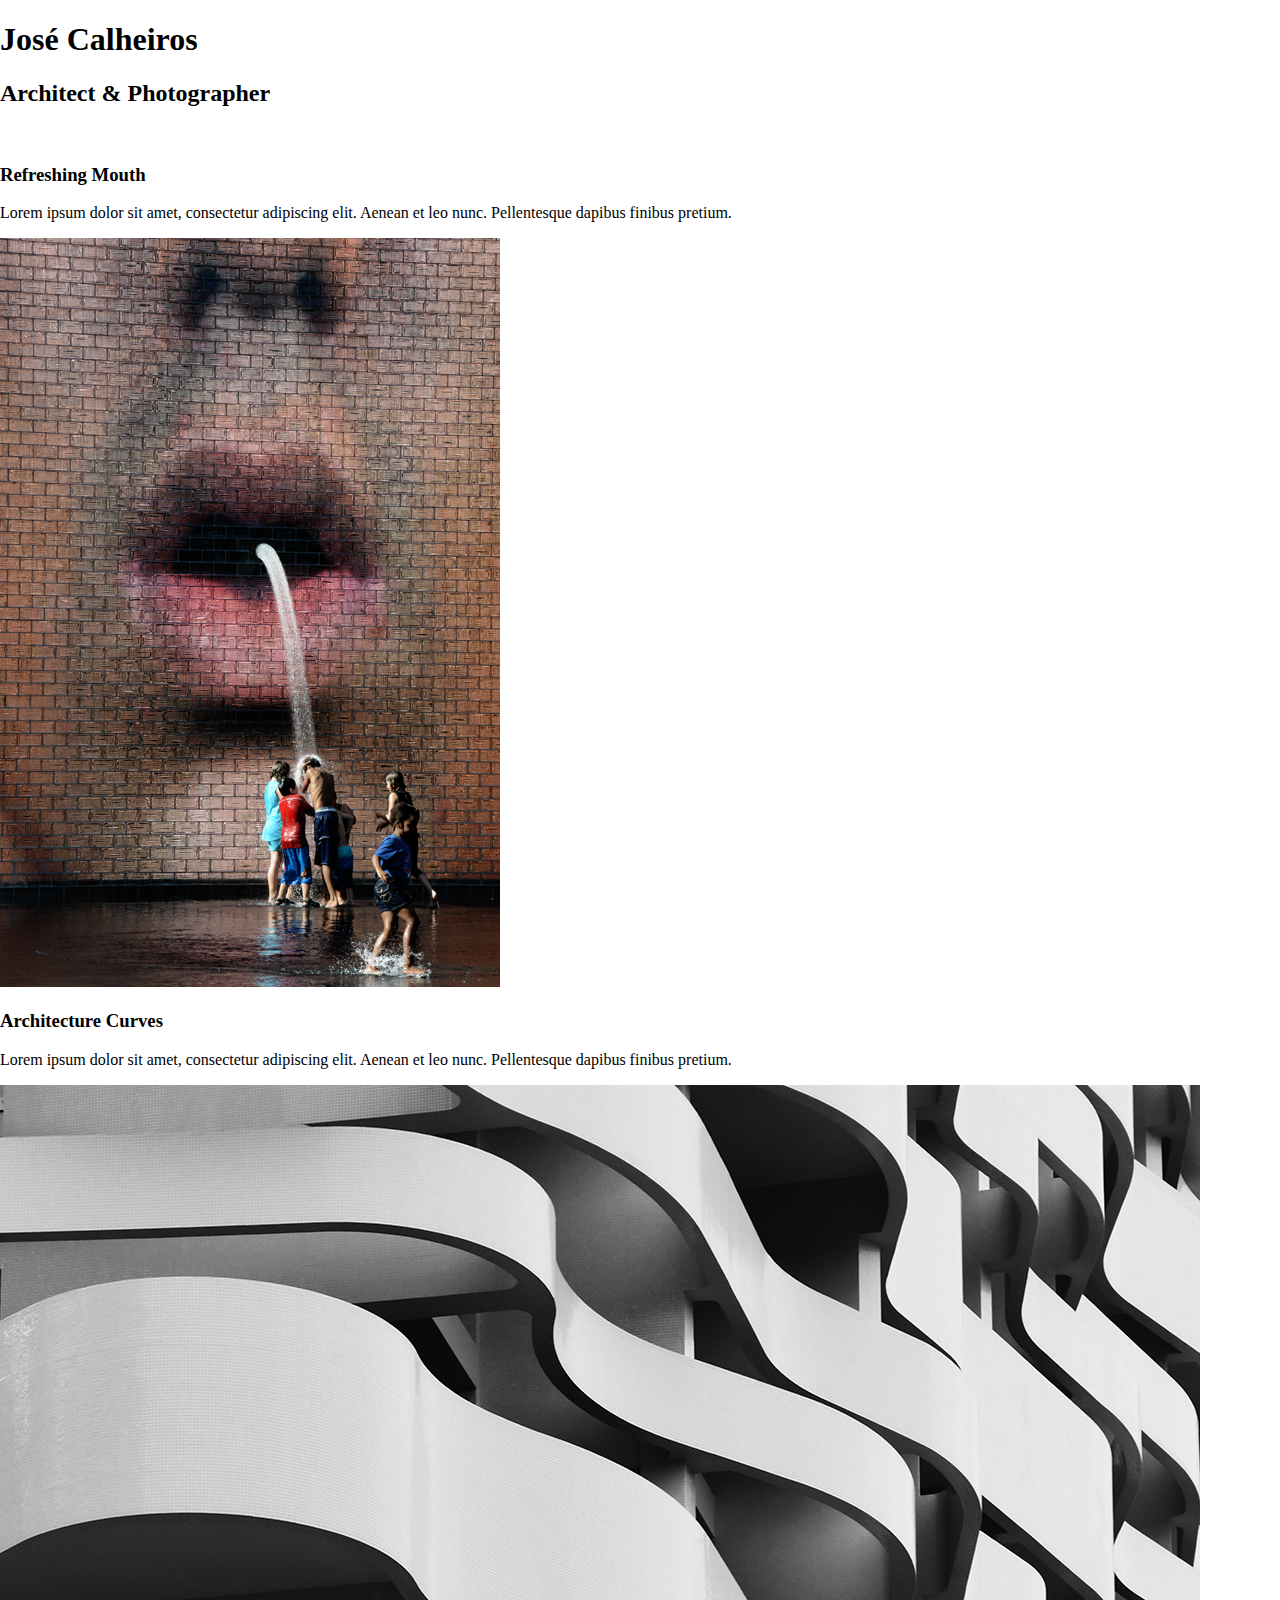
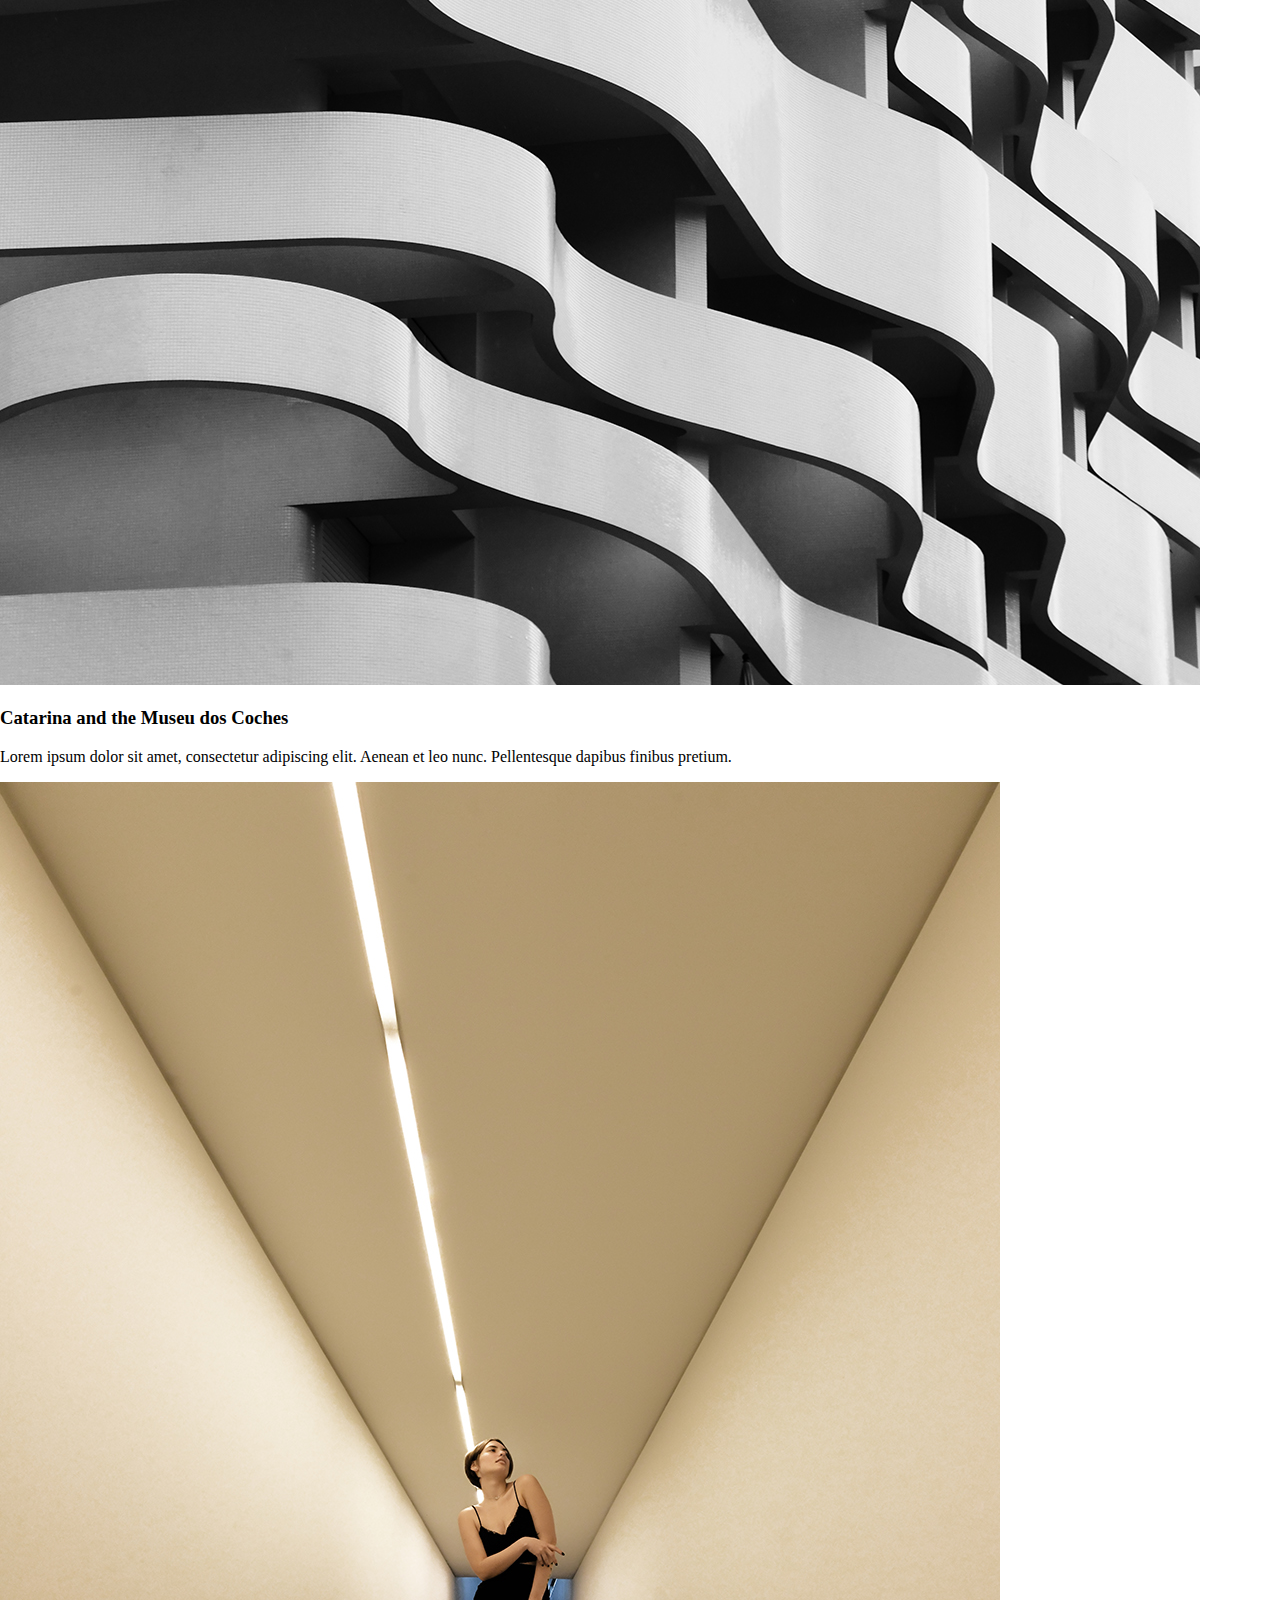
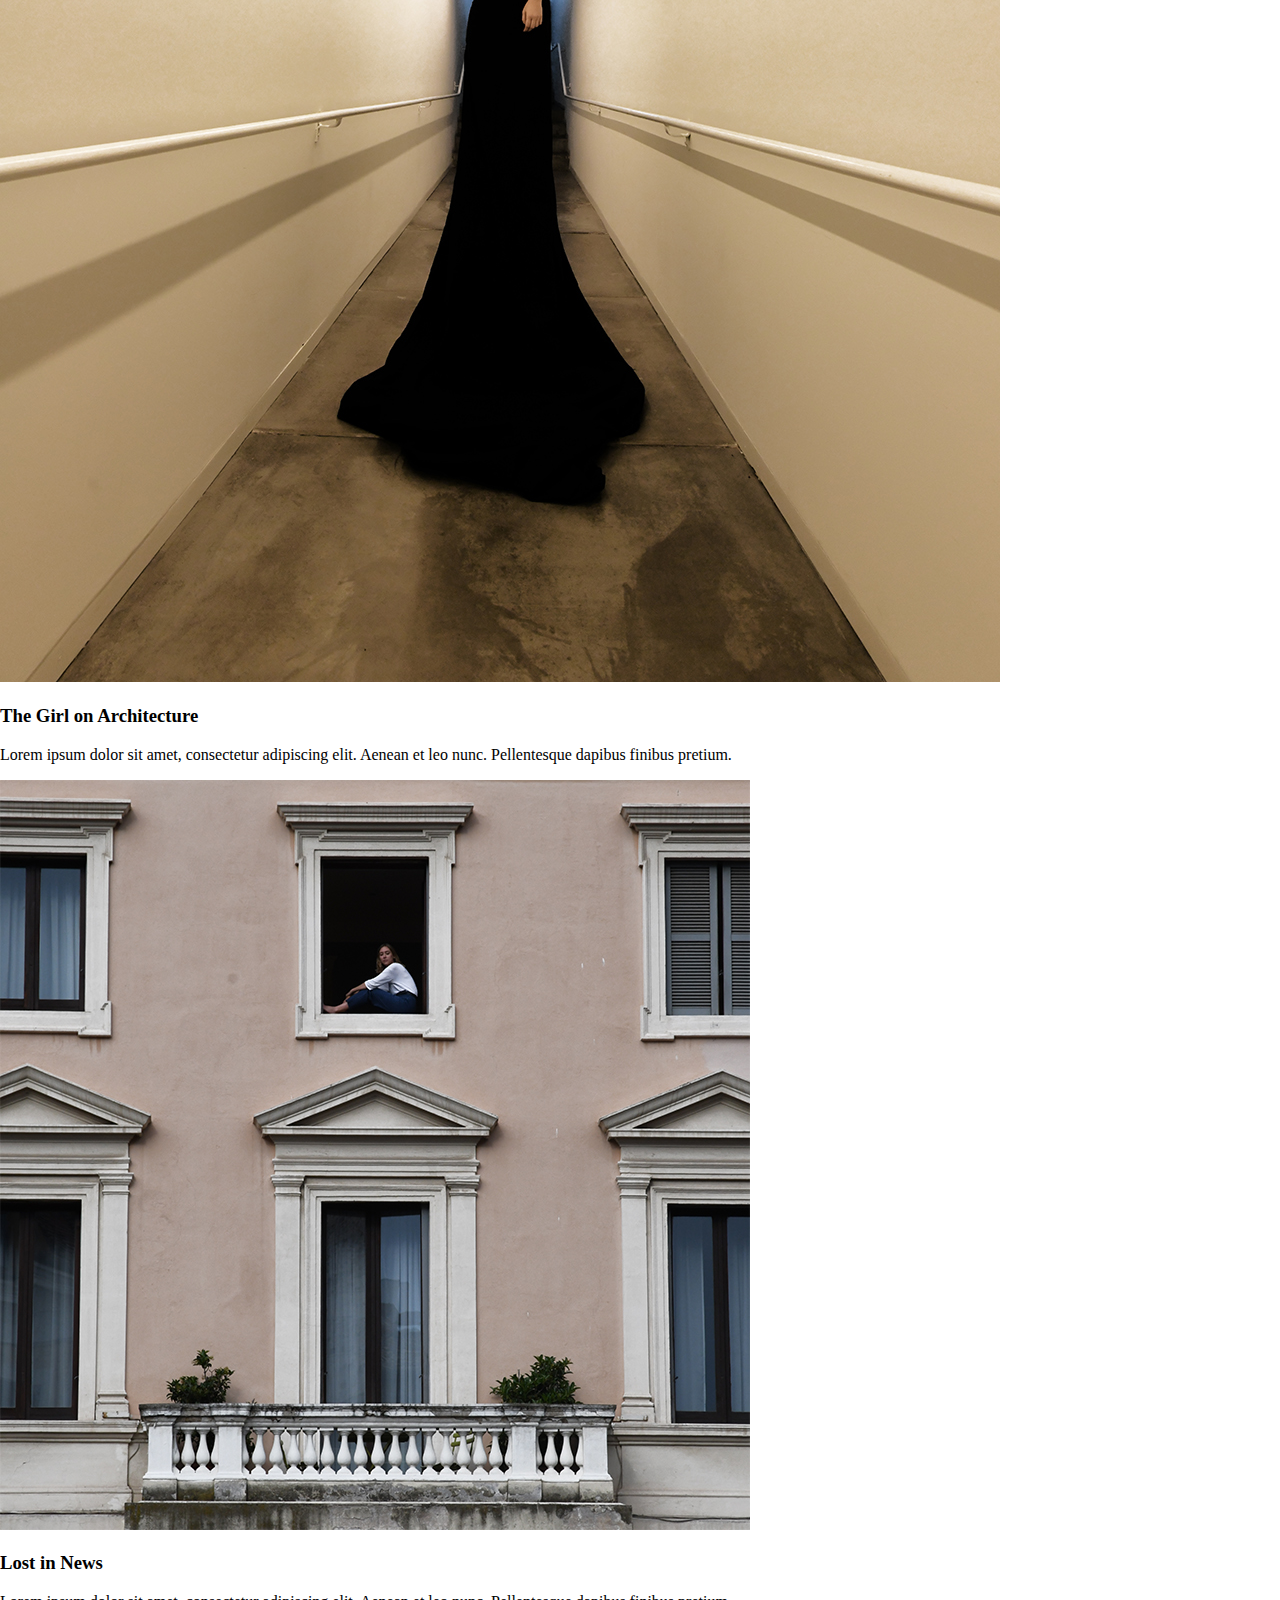
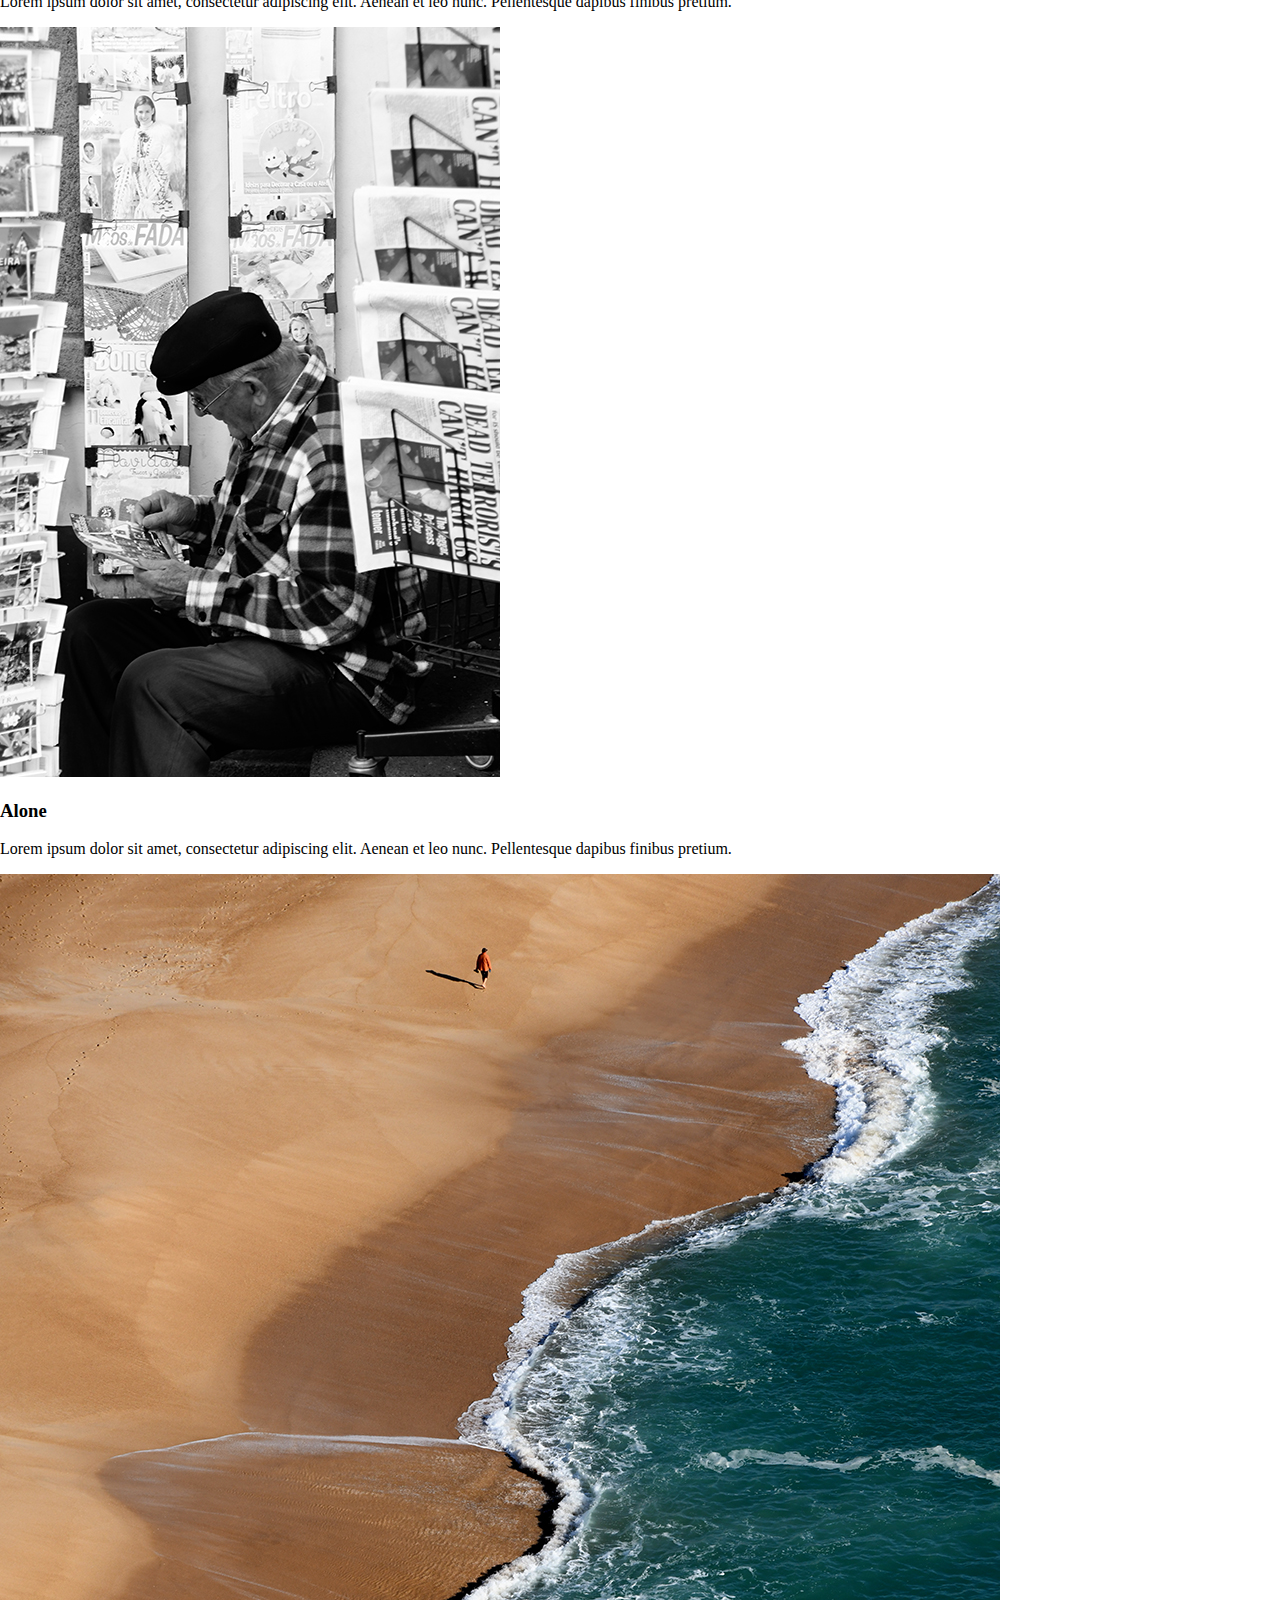
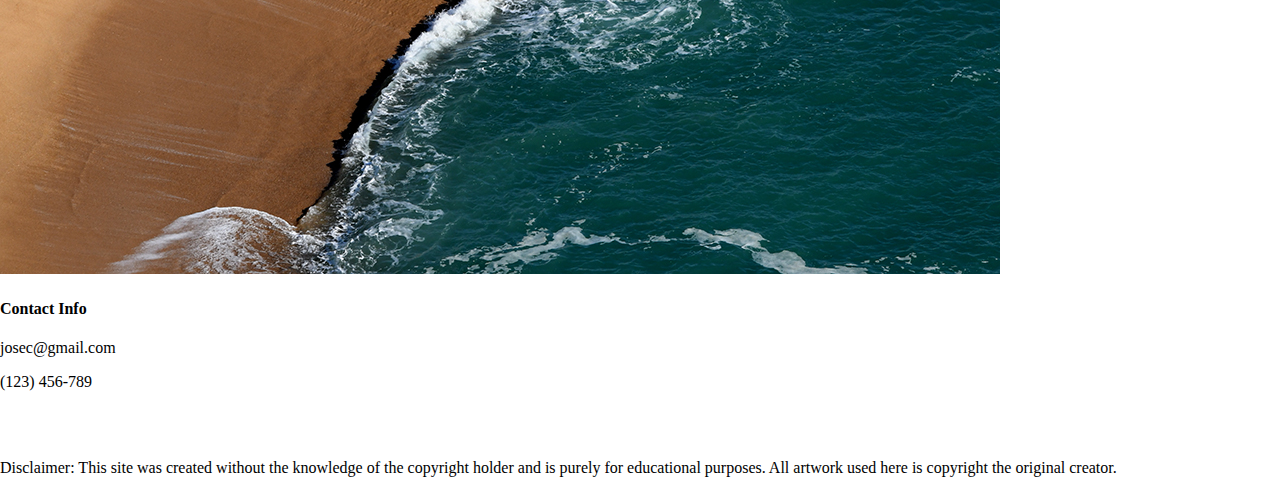
==== index.html @ 783ab033 "Added styles, images div and grid" ====
<!DOCTYPE html>
<html>
    <head>
        <meta name="robots" content="noindex, nofollow">
        <link href="style.css" type="text/css" rel="stylesheet">
        <title>Jose Calheiros Portfolio</title>
    </head>
    <body>
        <header>
            <h1>José Calheiros</h1>
                <h2>Architect & Photographer</h2><br/>
        </header>

        <div class="images">
        <article>
            <h3>Refreshing Mouth</h3>
                <p>Lorem ipsum dolor sit amet, consectetur adipiscing elit. Aenean et leo nunc. Pellentesque dapibus finibus pretium.</p>
                <img src="images/chicago.jpg"/>
        </article>

        <article>
            <h3>Architecture Curves</h3>
                <p>Lorem ipsum dolor sit amet, consectetur adipiscing elit. Aenean et leo nunc. Pellentesque dapibus finibus pretium.</p>
                <img src="images/monaco.jpg"/>
        </article>

        <article>
            <h3>Catarina and the Museu dos Coches</h3>
                <p>Lorem ipsum dolor sit amet, consectetur adipiscing elit. Aenean et leo nunc. Pellentesque dapibus finibus pretium.</p>
                <img src="images/fashion.jpg"/>
        </article>

        <article>
            <h3>The Girl on Architecture</h3>
                <p>Lorem ipsum dolor sit amet, consectetur adipiscing elit. Aenean et leo nunc. Pellentesque dapibus finibus pretium.</p>
                <img src="images/rome.jpg"/>
        </article>

        <article>
            <h3>Lost in News</h3>
                <p>Lorem ipsum dolor sit amet, consectetur adipiscing elit. Aenean et leo nunc. Pellentesque dapibus finibus pretium.</p>
                <img src="images/portugal.jpg"/>
        </article>

        <article>
            <h3>Alone</h3>
                <p>Lorem ipsum dolor sit amet, consectetur adipiscing elit. Aenean et leo nunc. Pellentesque dapibus finibus pretium.</p>
                <img src="images/beach.jpg"/>
        </article>
        </div>

        <footer>
            <h4>Contact Info</h4>
                <p>josec@gmail.com</p>
                <p>(123) 456-789</p>
                    <br/><br/>
                    <p>Disclaimer: This site was created without the knowledge of the copyright holder and is purely for educational purposes. All artwork used here is copyright the original creator. </p>
        </footer>

    </body>
</html>
---- style.css ----
* {
    box-sizing: border-box;
}

body {
    margin: 0;
}

.images {
    grid-template: 100% / 100%;
}
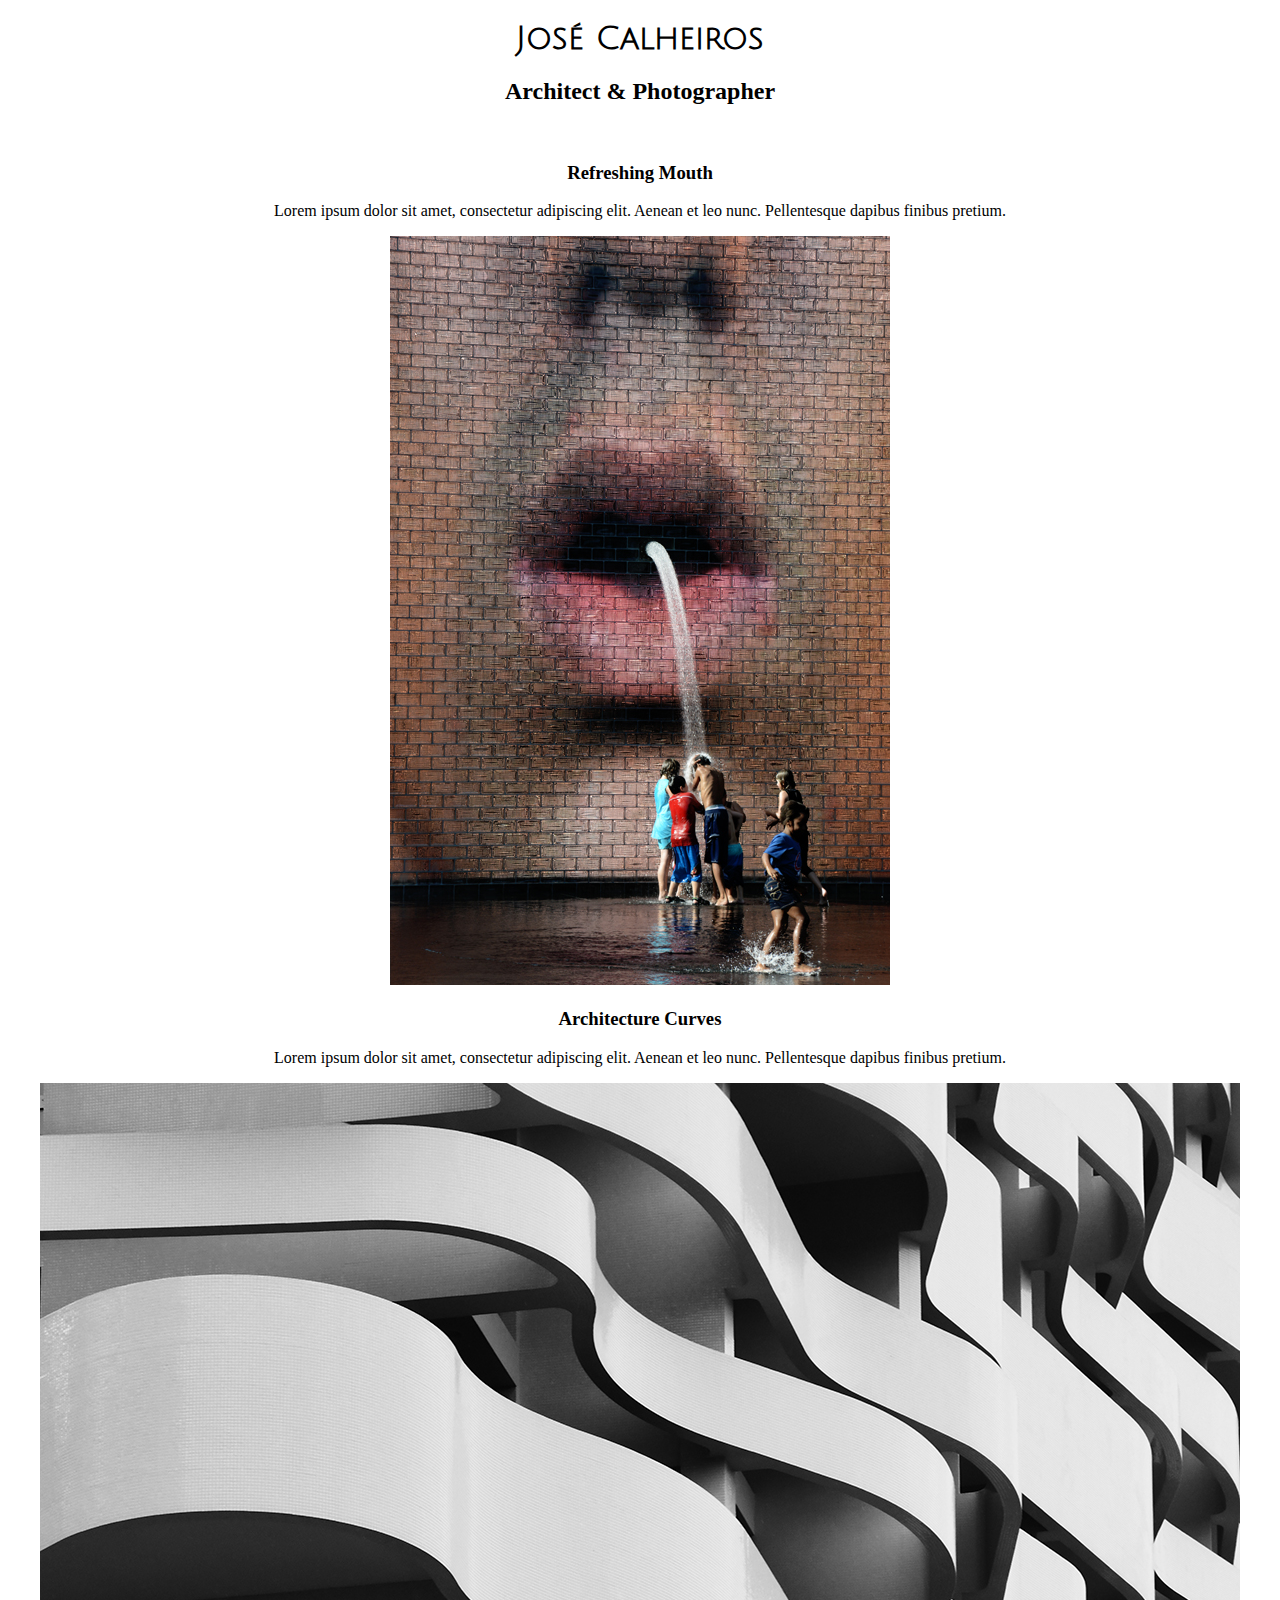
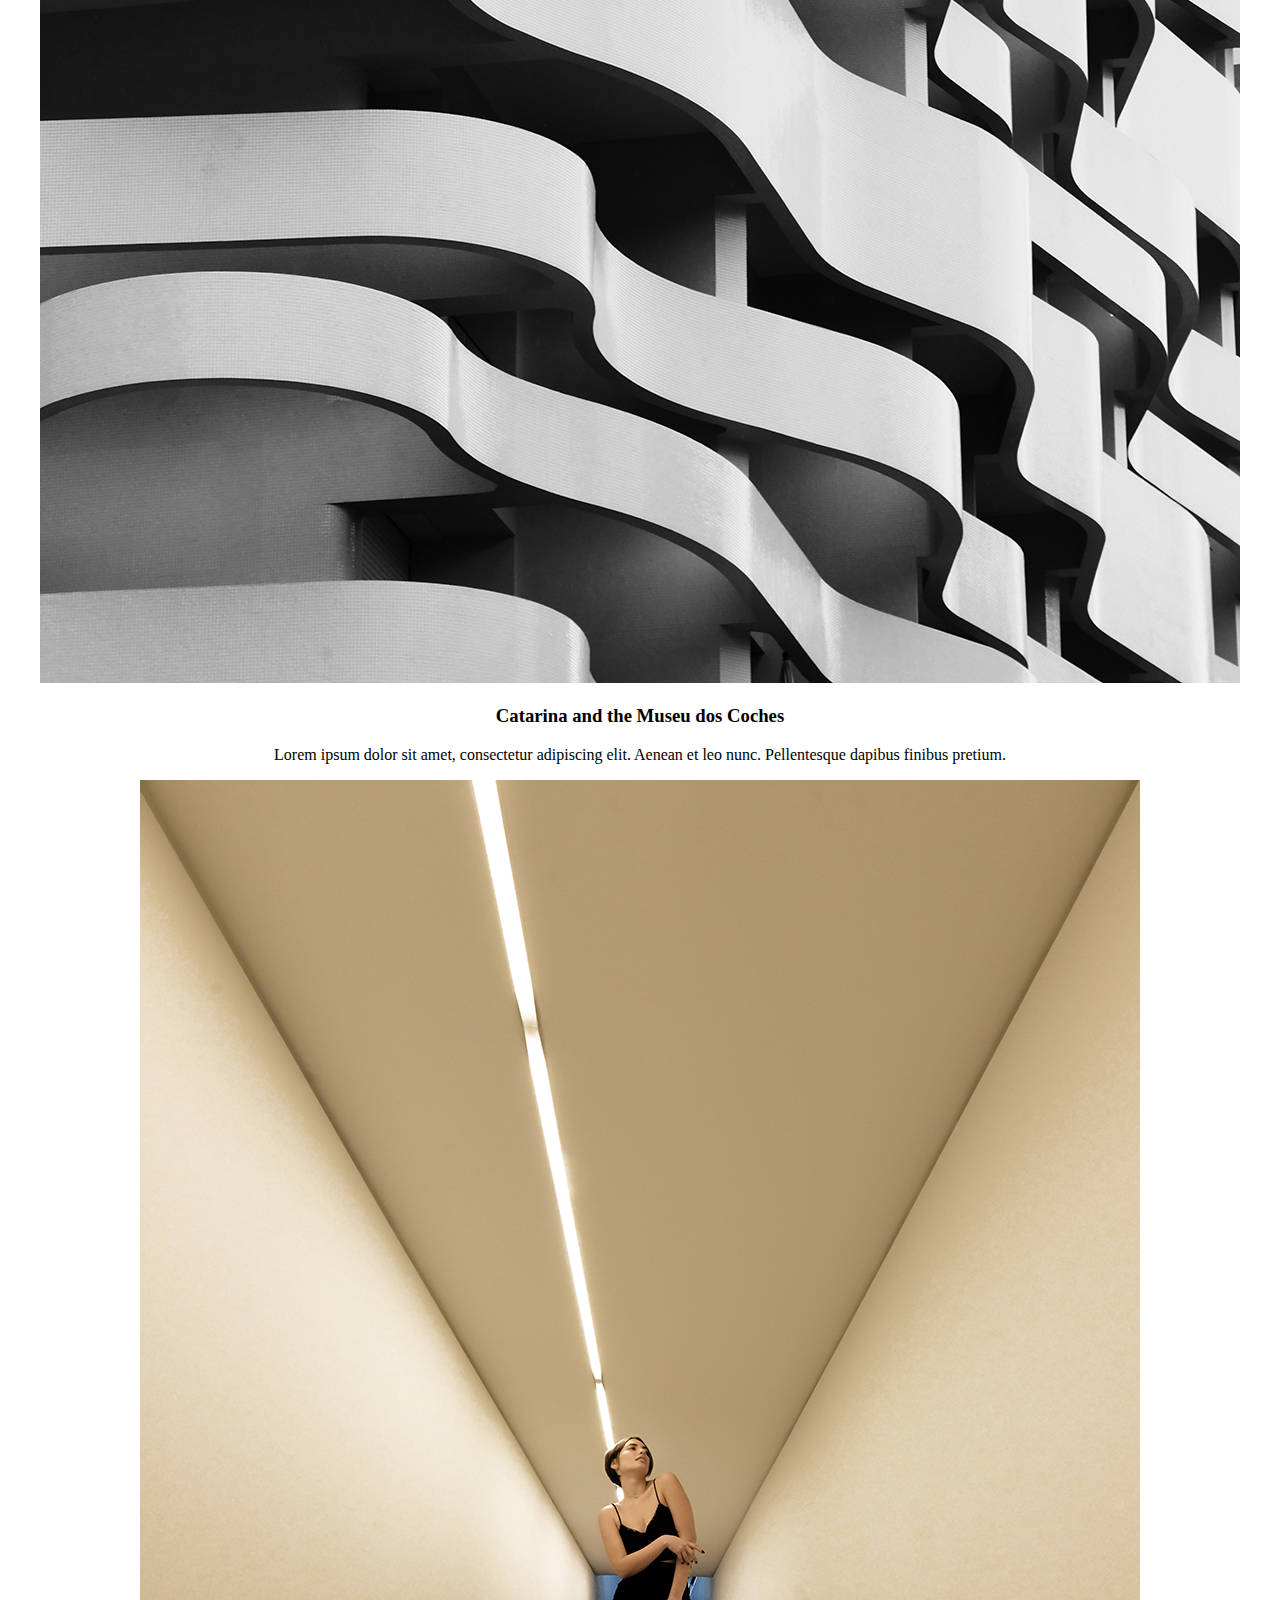
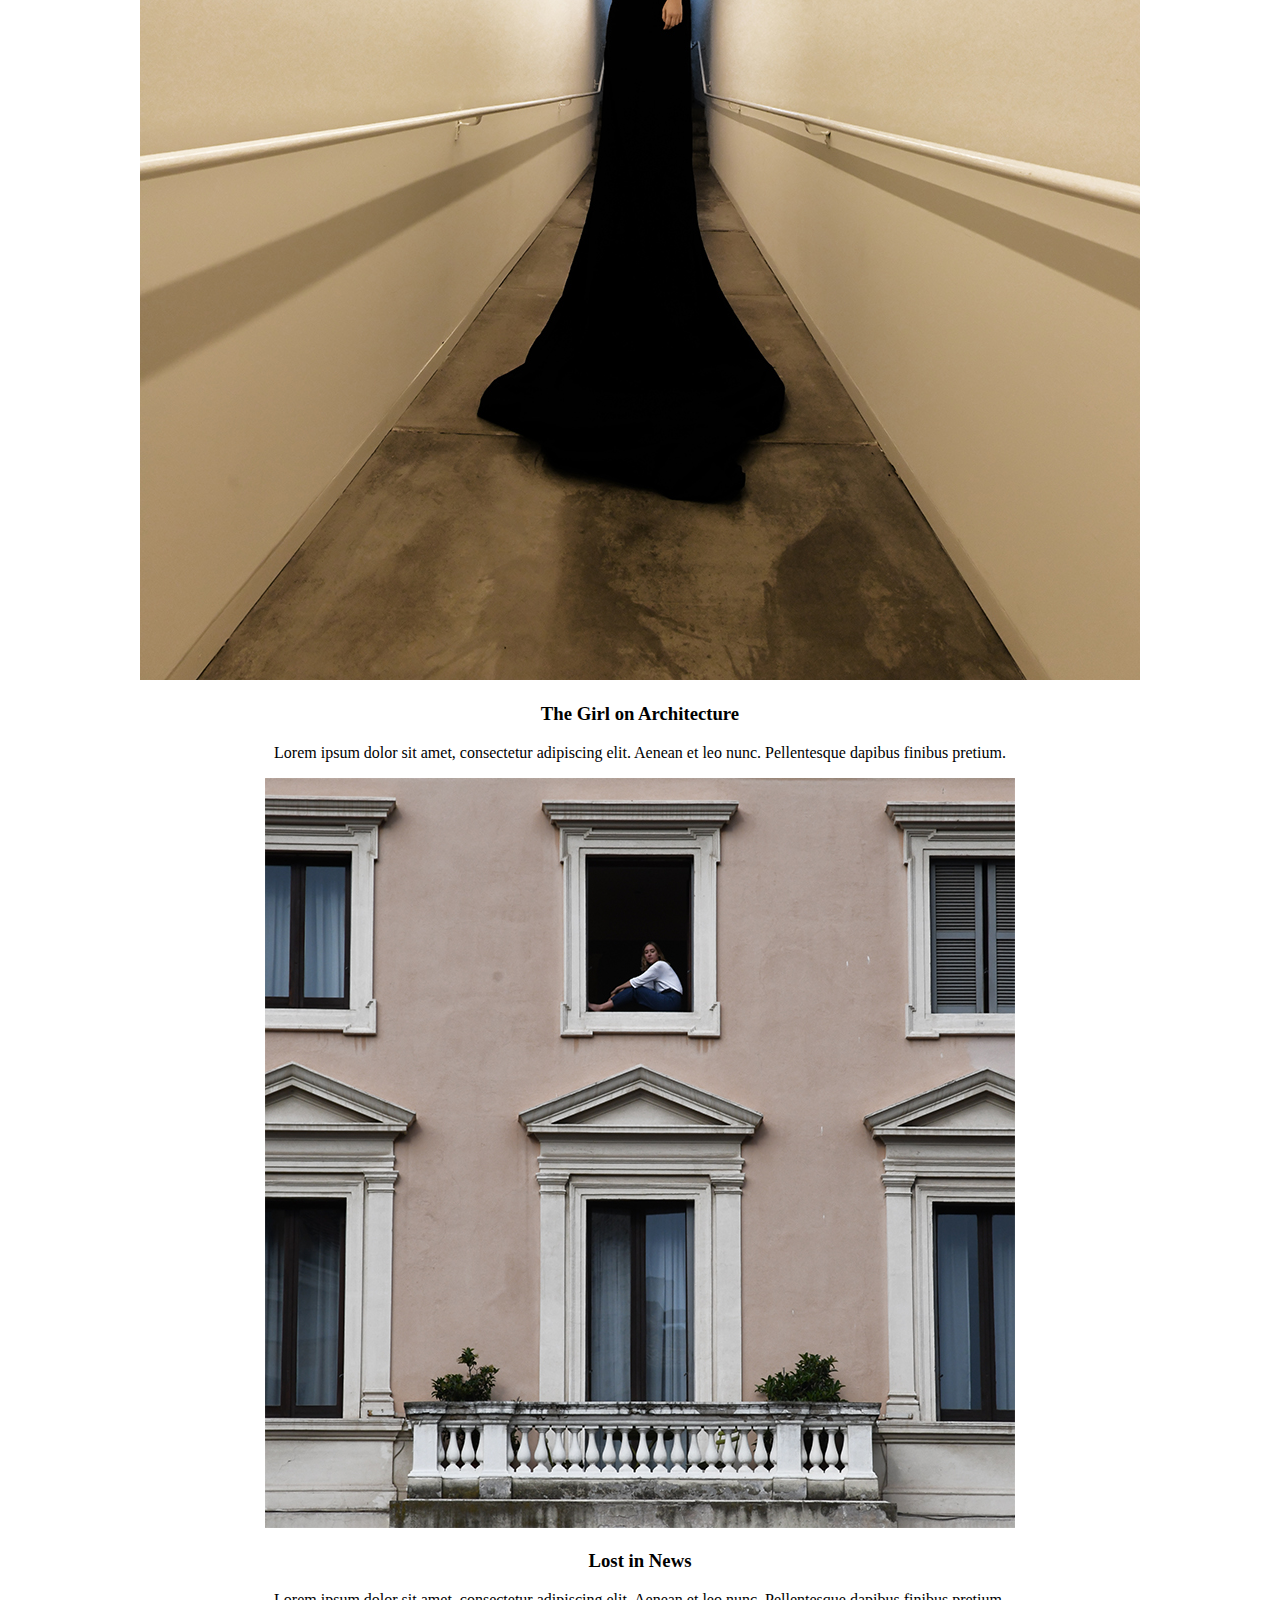
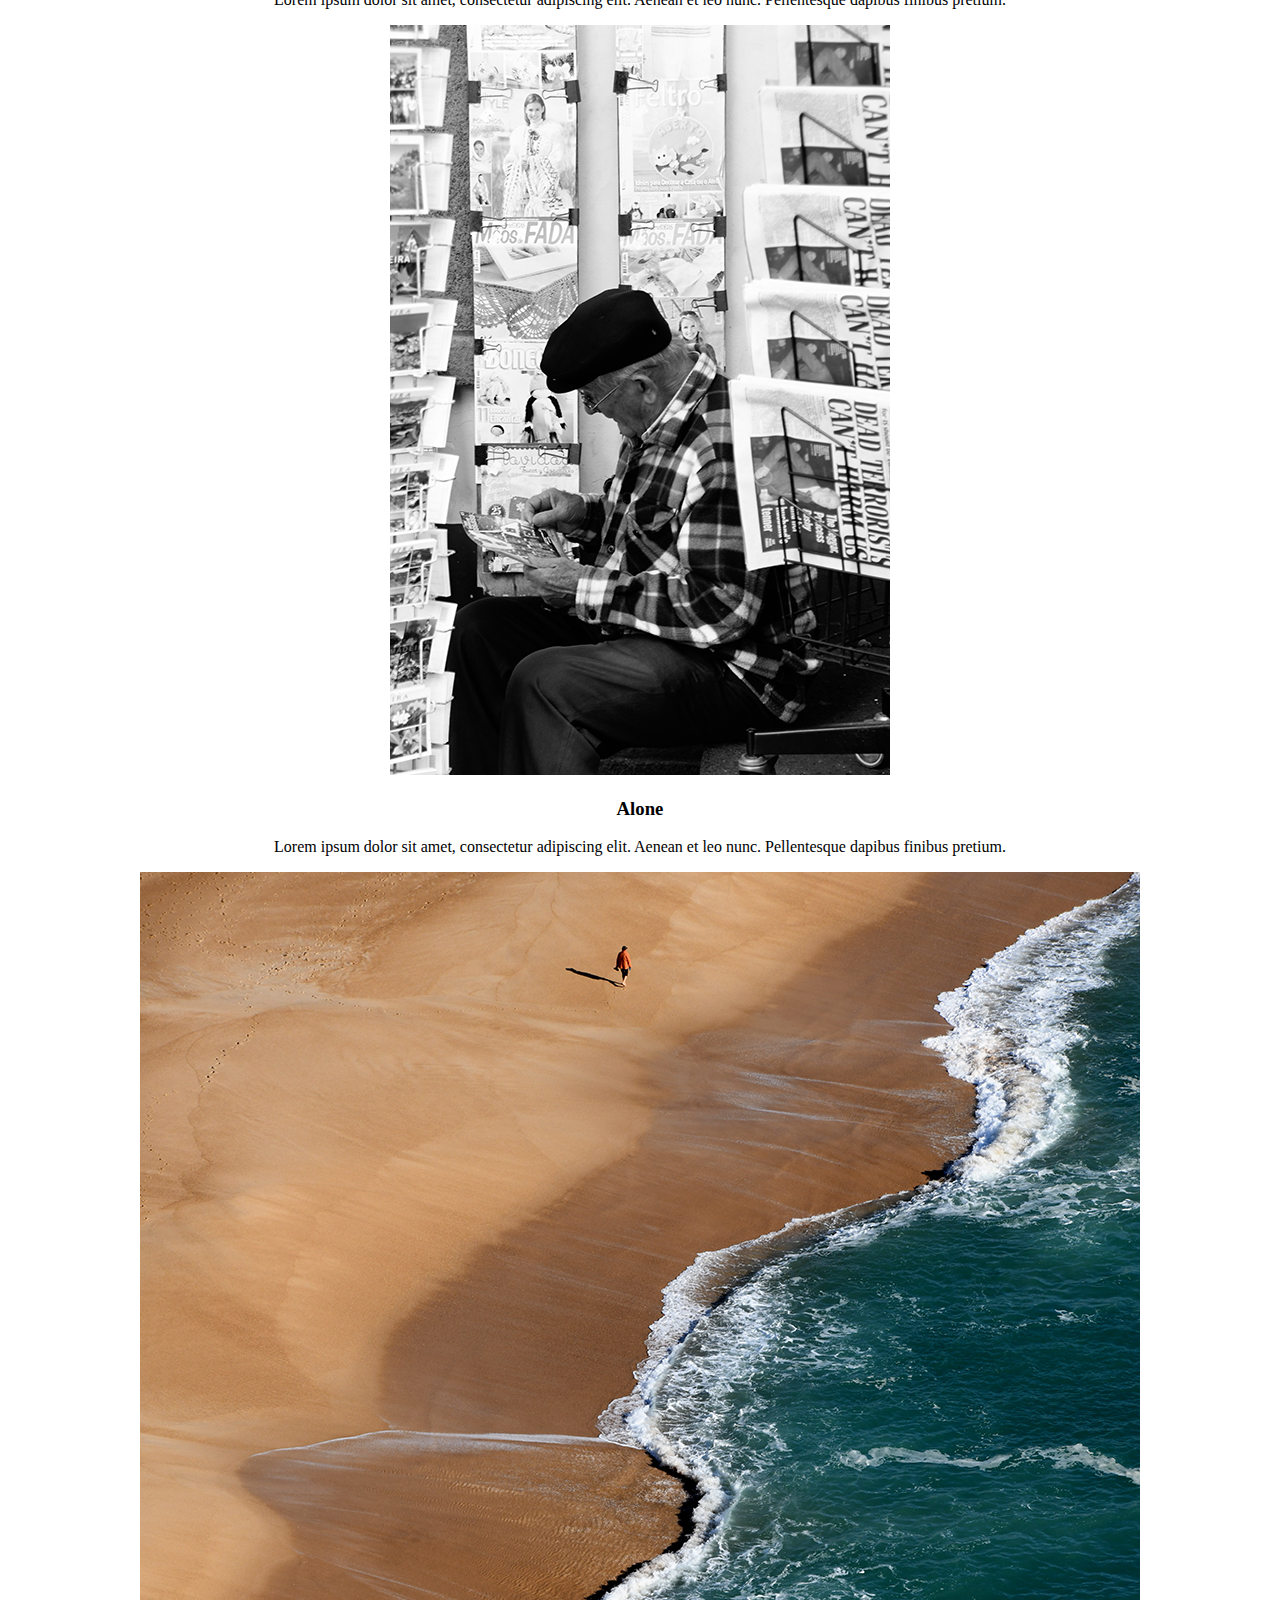
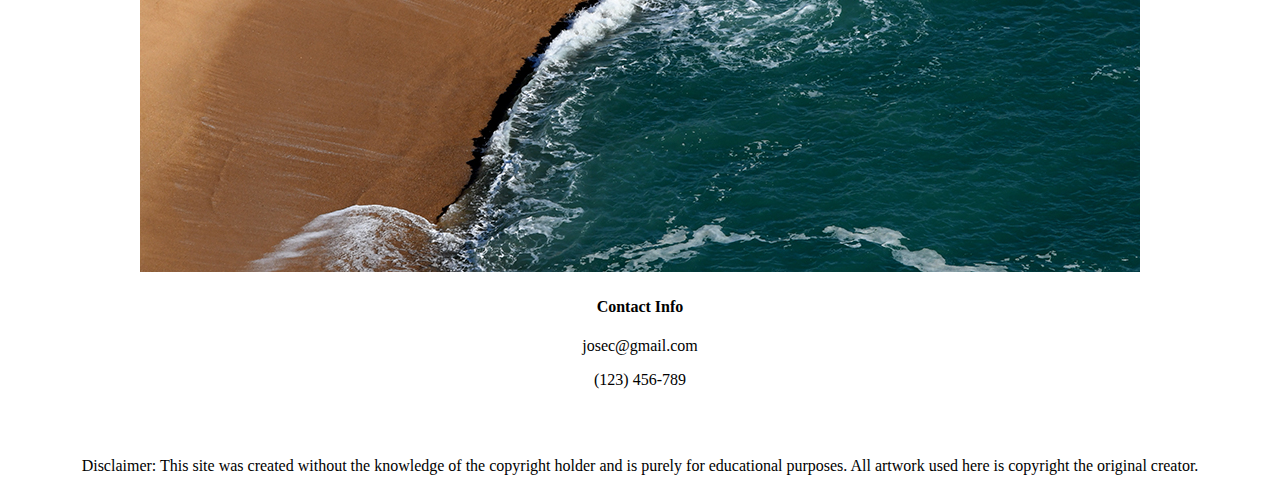
==== commit 3da7c056: "added fonts, fixed margin and centerd text" ====
--- a/index.html
+++ b/index.html
@@ -3,6 +3,7 @@
     <head>
         <meta name="robots" content="noindex, nofollow">
         <link href="style.css" type="text/css" rel="stylesheet">
+        <link href="https://fonts.googleapis.com/css2?family=Julius+Sans+One&family=Raleway&display=swap" rel="stylesheet">
         <title>Jose Calheiros Portfolio</title>
     </head>
     <body>
--- a/style.css
+++ b/style.css
@@ -3,9 +3,12 @@
 }
 
 body {
-    margin: 0;
+    margin: auto;
+    text-align: center;
 }
 
-.images {
-    grid-template: 100% / 100%;
+h1 {
+    font-family: 'Julius Sans One', sans-serif;
 }
+
+
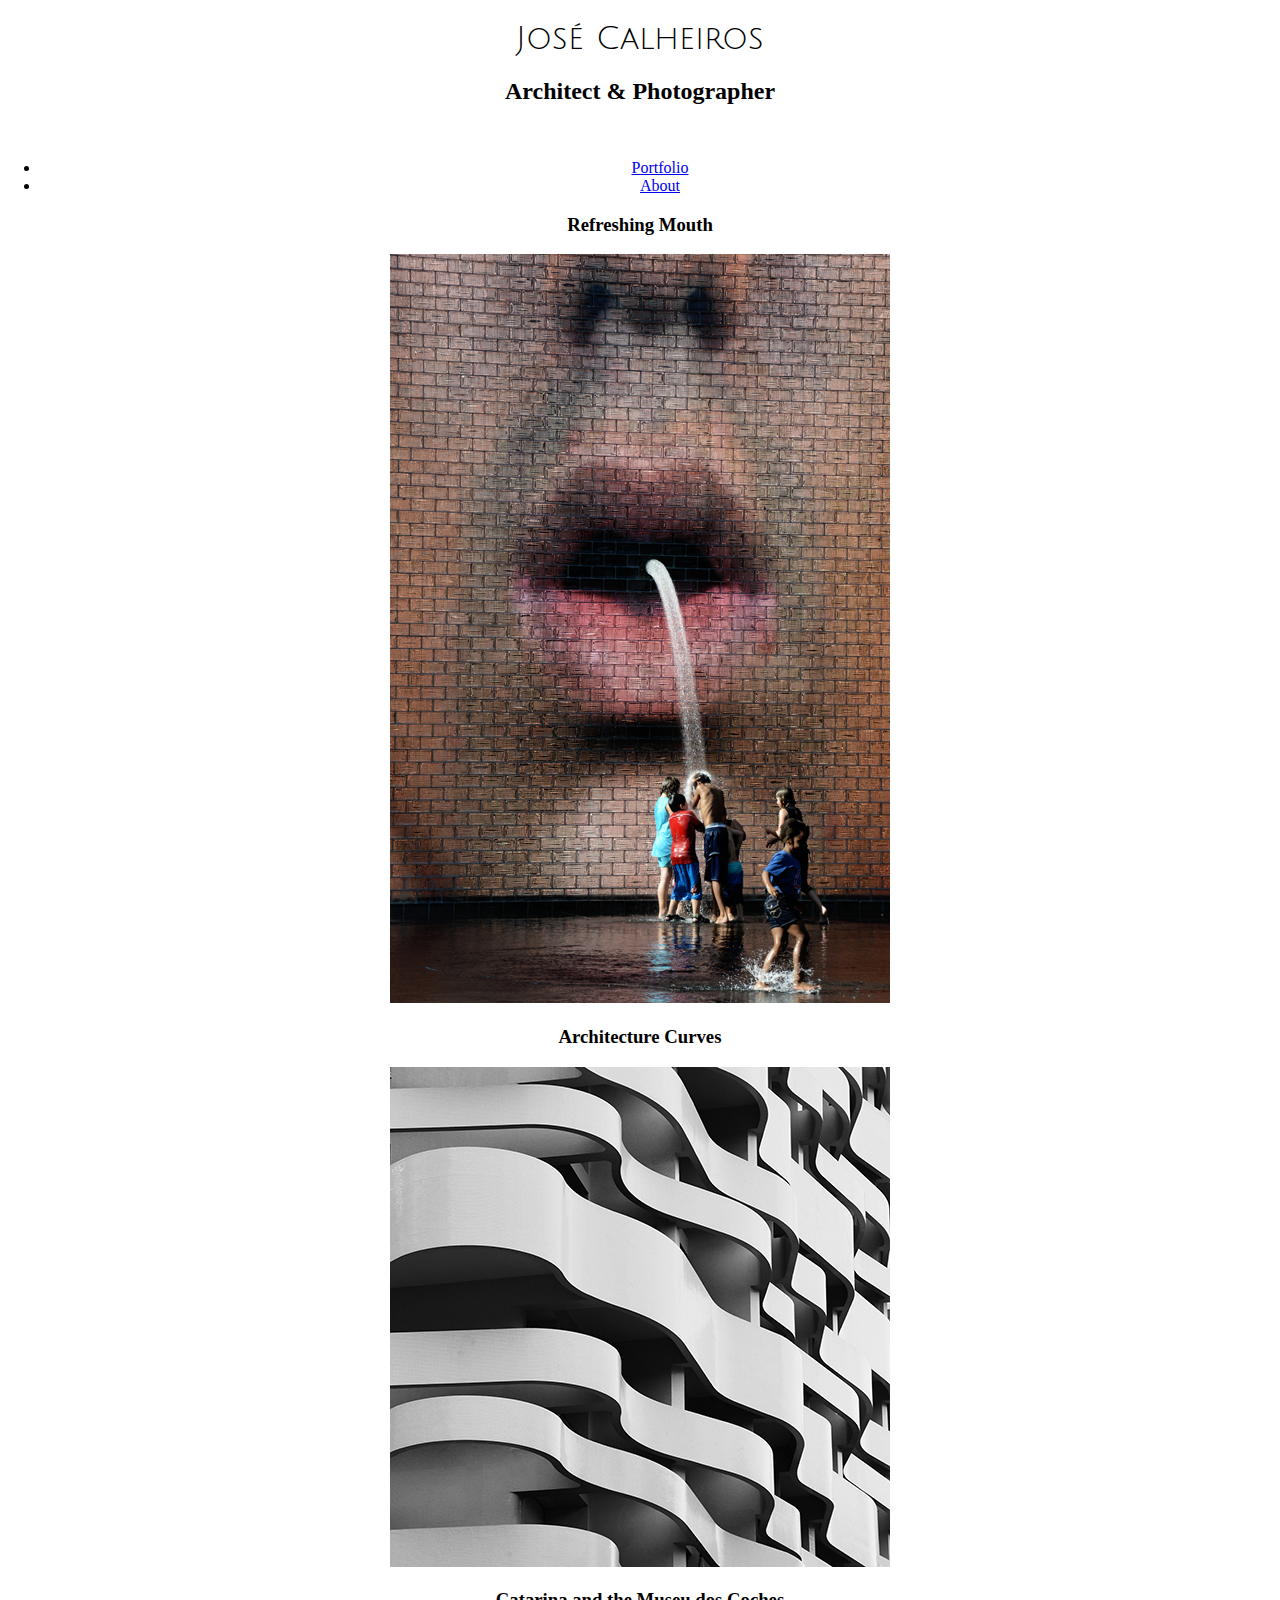
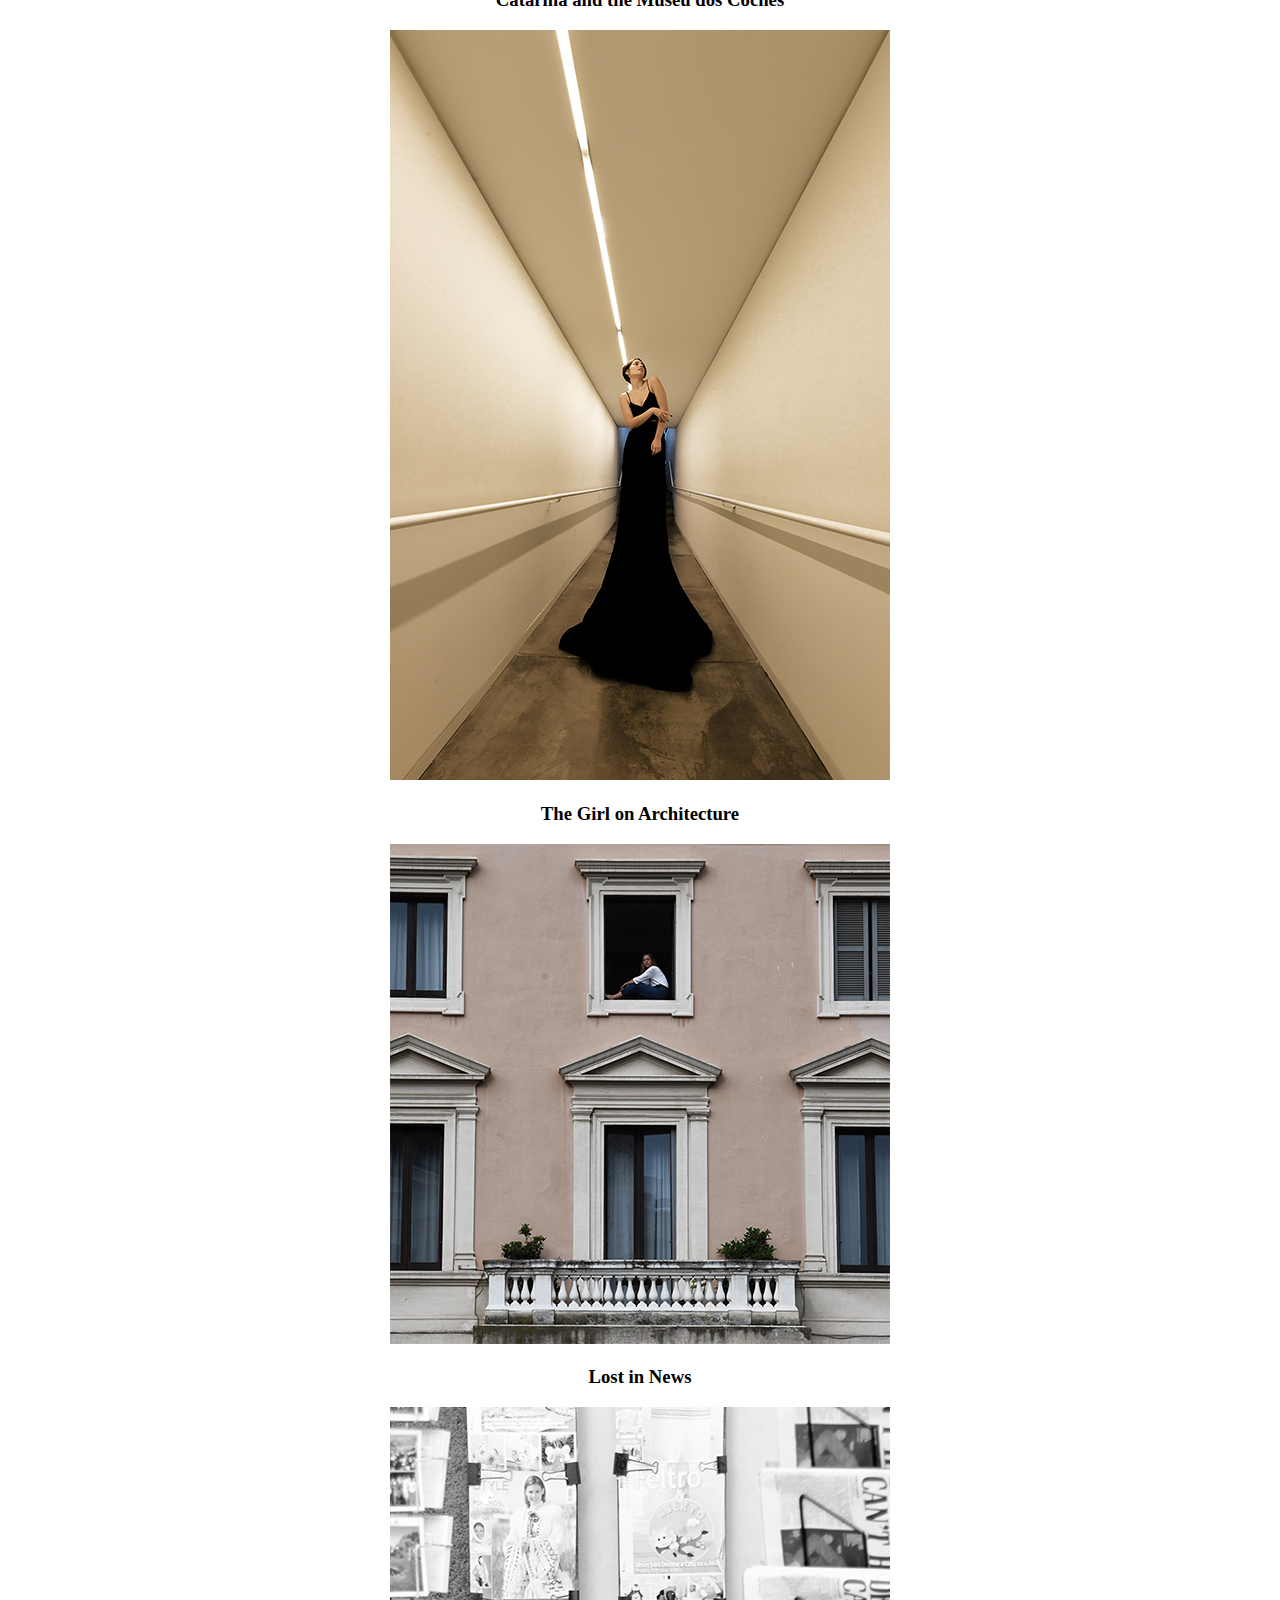
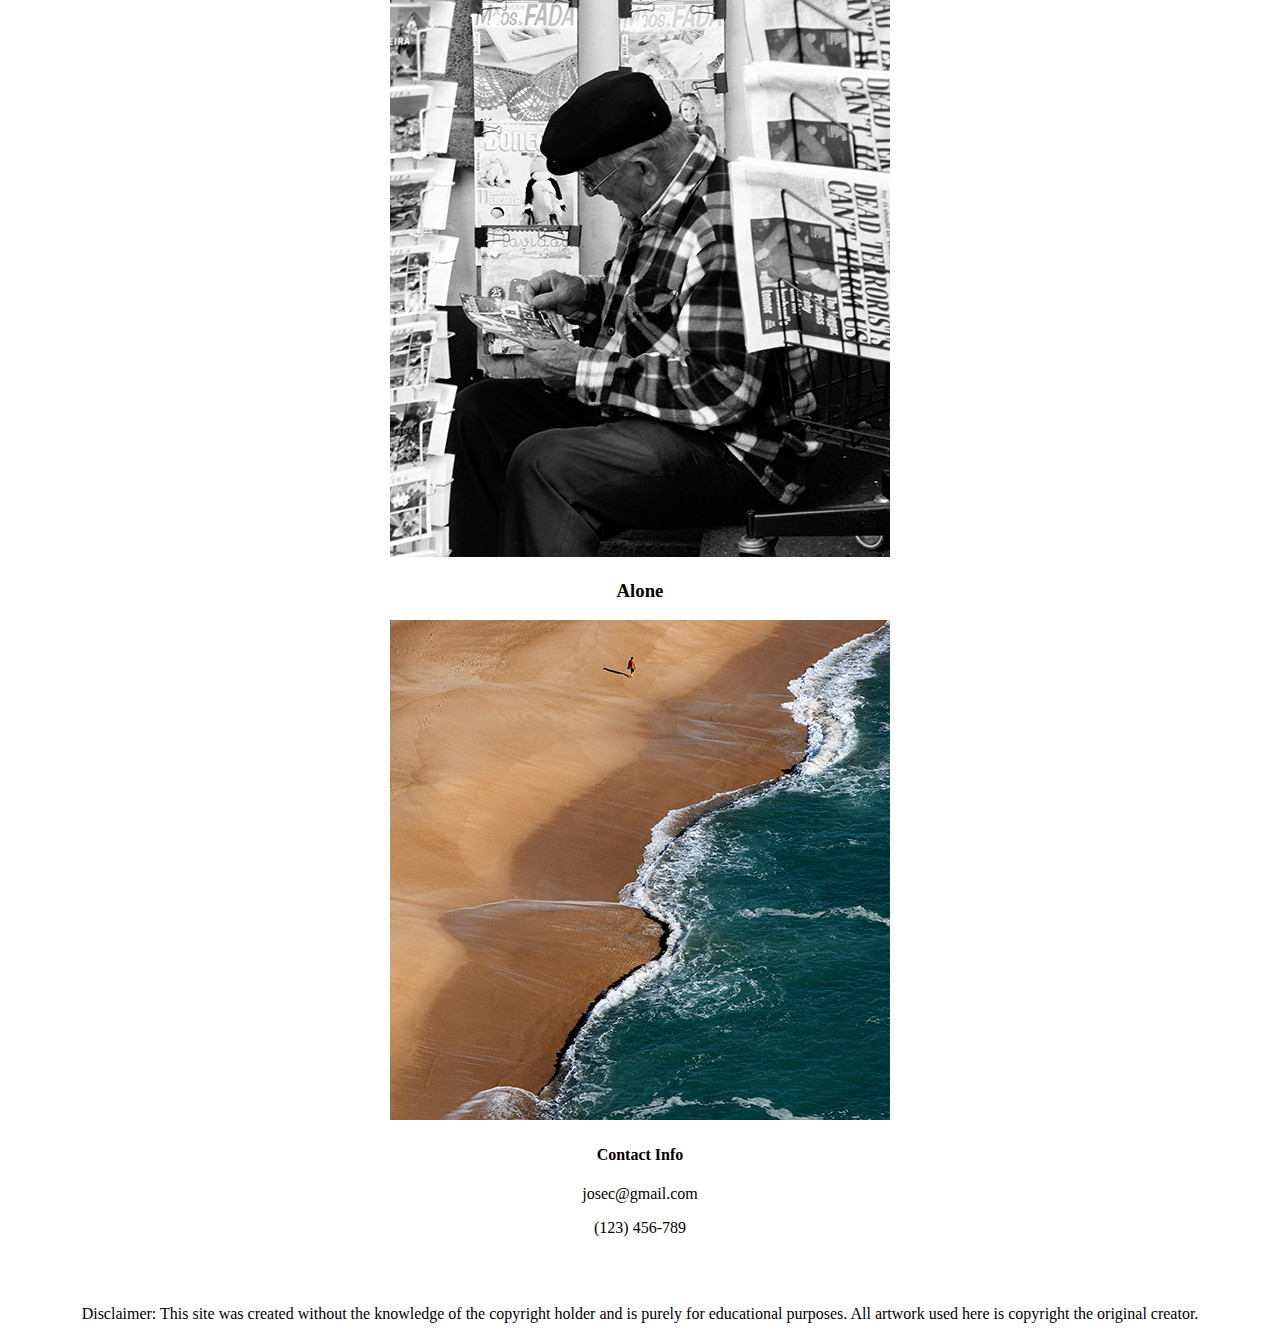
==== commit 96e8674a: "Removed descriptions, added nav" ====
--- a/index.html
+++ b/index.html
@@ -12,40 +12,47 @@
                 <h2>Architect & Photographer</h2><br/>
         </header>
 
+        <nav>
+            <ul>
+            <li> <a href="index.html">Portfolio</a></li>
+            <li> <a href="../about/index.html">About</a></li>
+            </ul>
+        </nav>
+
         <div class="images">
         <article>
             <h3>Refreshing Mouth</h3>
-                <p>Lorem ipsum dolor sit amet, consectetur adipiscing elit. Aenean et leo nunc. Pellentesque dapibus finibus pretium.</p>
+                
                 <img src="images/chicago.jpg"/>
         </article>
 
         <article>
             <h3>Architecture Curves</h3>
-                <p>Lorem ipsum dolor sit amet, consectetur adipiscing elit. Aenean et leo nunc. Pellentesque dapibus finibus pretium.</p>
+               
                 <img src="images/monaco.jpg"/>
         </article>
 
         <article>
             <h3>Catarina and the Museu dos Coches</h3>
-                <p>Lorem ipsum dolor sit amet, consectetur adipiscing elit. Aenean et leo nunc. Pellentesque dapibus finibus pretium.</p>
+                
                 <img src="images/fashion.jpg"/>
         </article>
 
         <article>
             <h3>The Girl on Architecture</h3>
-                <p>Lorem ipsum dolor sit amet, consectetur adipiscing elit. Aenean et leo nunc. Pellentesque dapibus finibus pretium.</p>
+                
                 <img src="images/rome.jpg"/>
         </article>
 
         <article>
             <h3>Lost in News</h3>
-                <p>Lorem ipsum dolor sit amet, consectetur adipiscing elit. Aenean et leo nunc. Pellentesque dapibus finibus pretium.</p>
+                
                 <img src="images/portugal.jpg"/>
         </article>
 
         <article>
             <h3>Alone</h3>
-                <p>Lorem ipsum dolor sit amet, consectetur adipiscing elit. Aenean et leo nunc. Pellentesque dapibus finibus pretium.</p>
+                
                 <img src="images/beach.jpg"/>
         </article>
         </div>
--- a/style.css
+++ b/style.css
@@ -9,6 +9,7 @@
 
 h1 {
     font-family: 'Julius Sans One', sans-serif;
+    font-weight: lighter;
 }
 
 
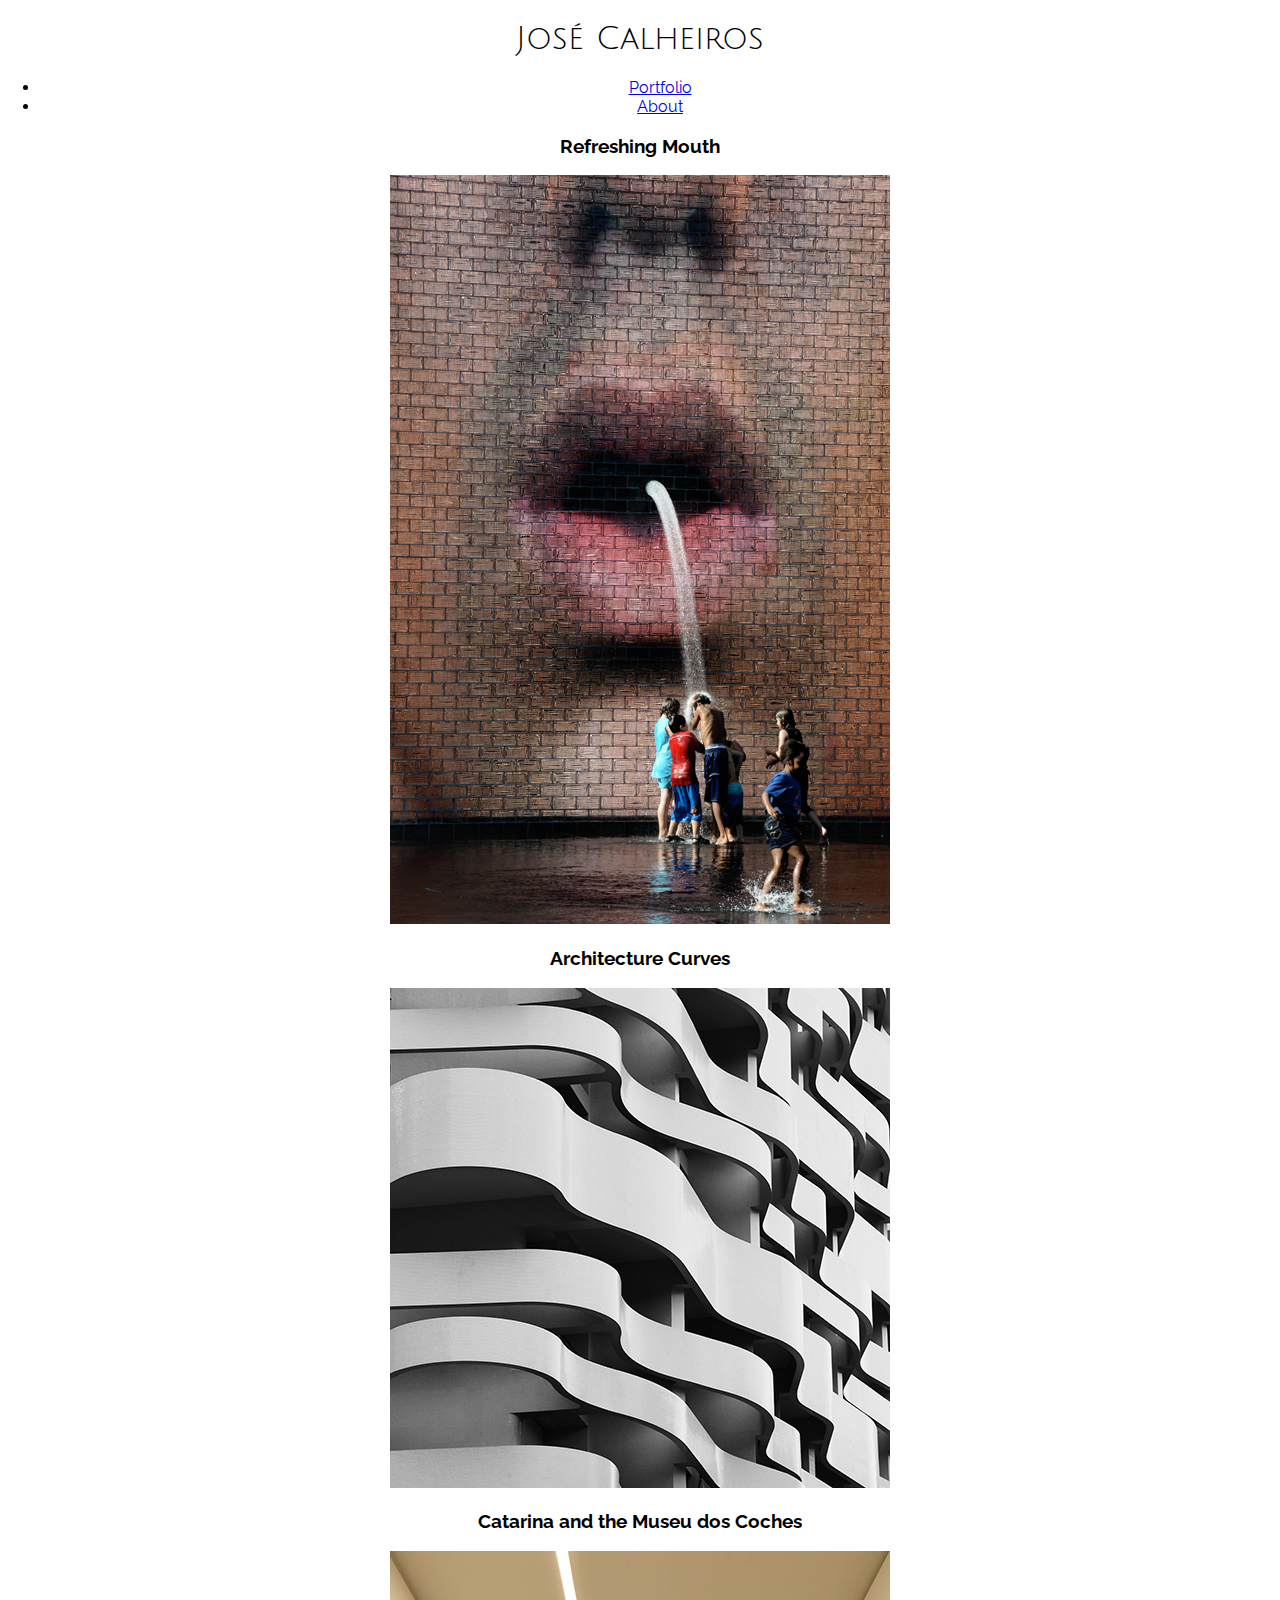
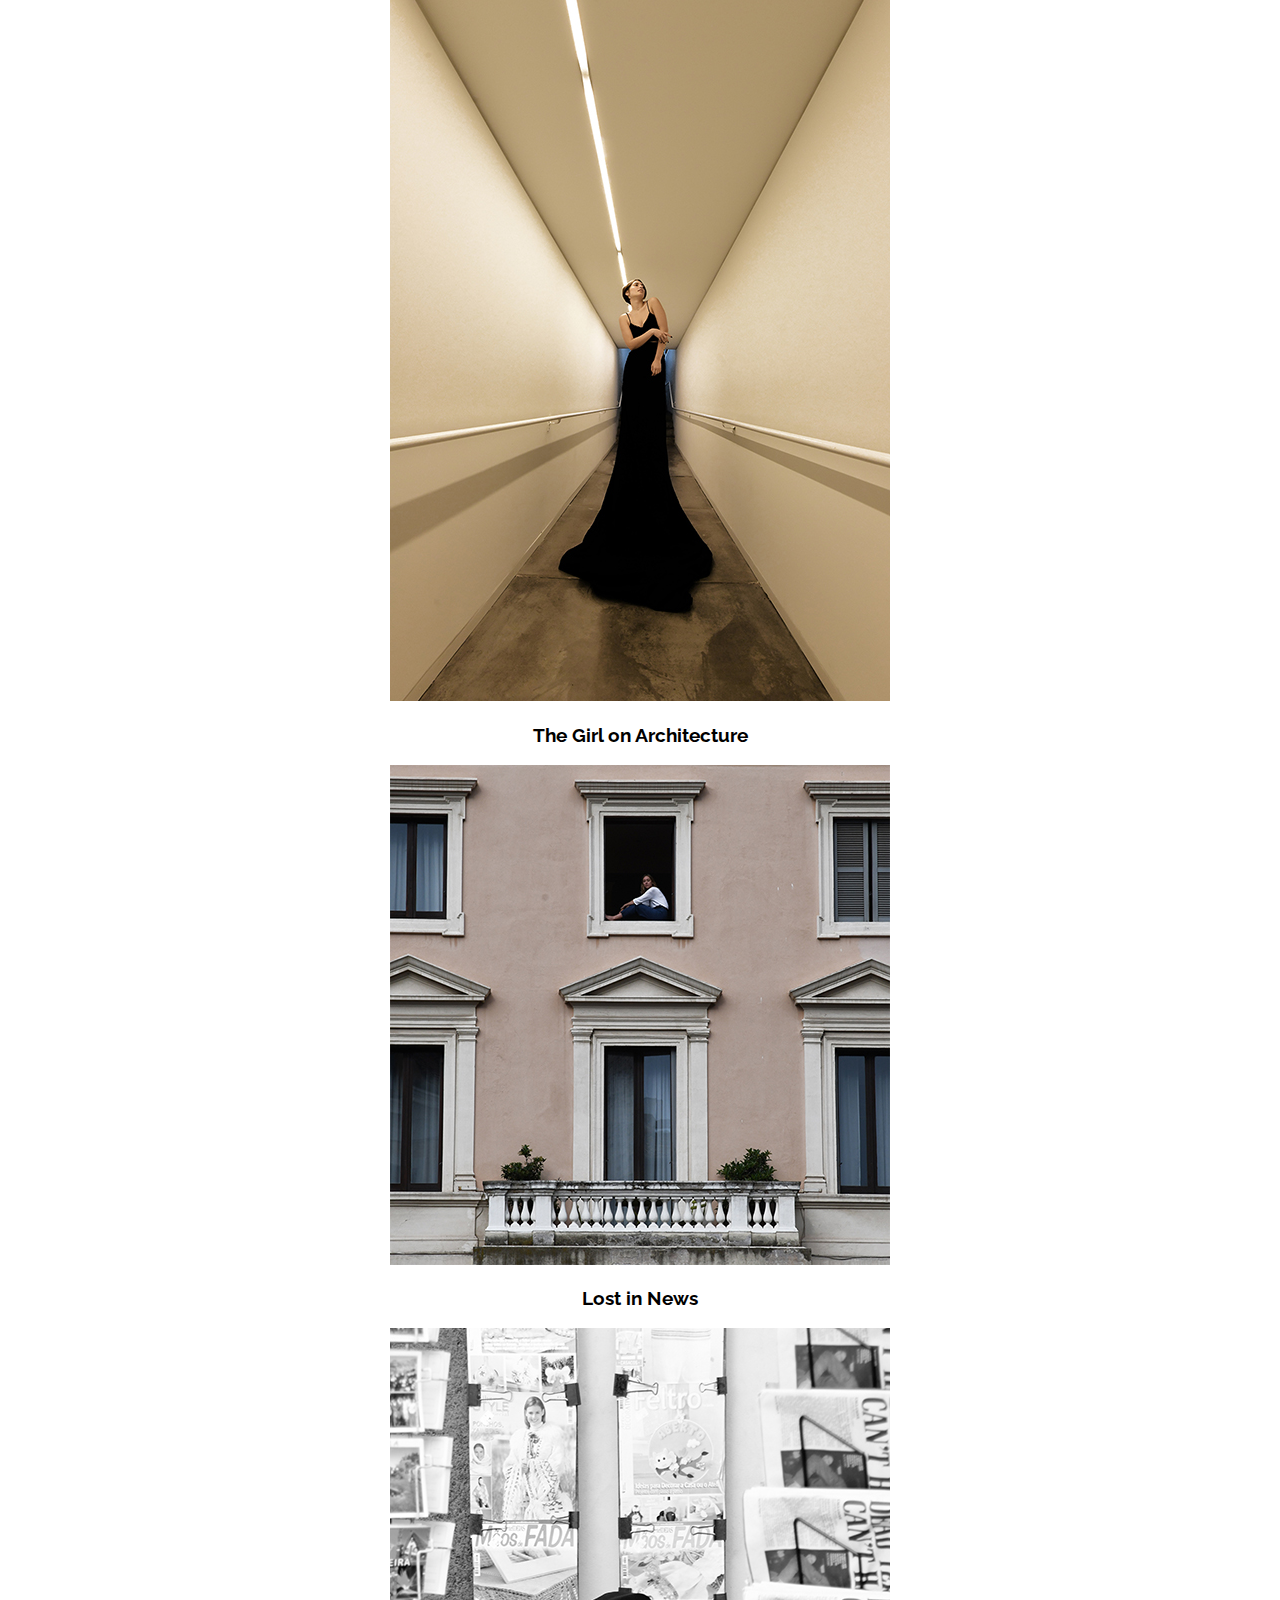
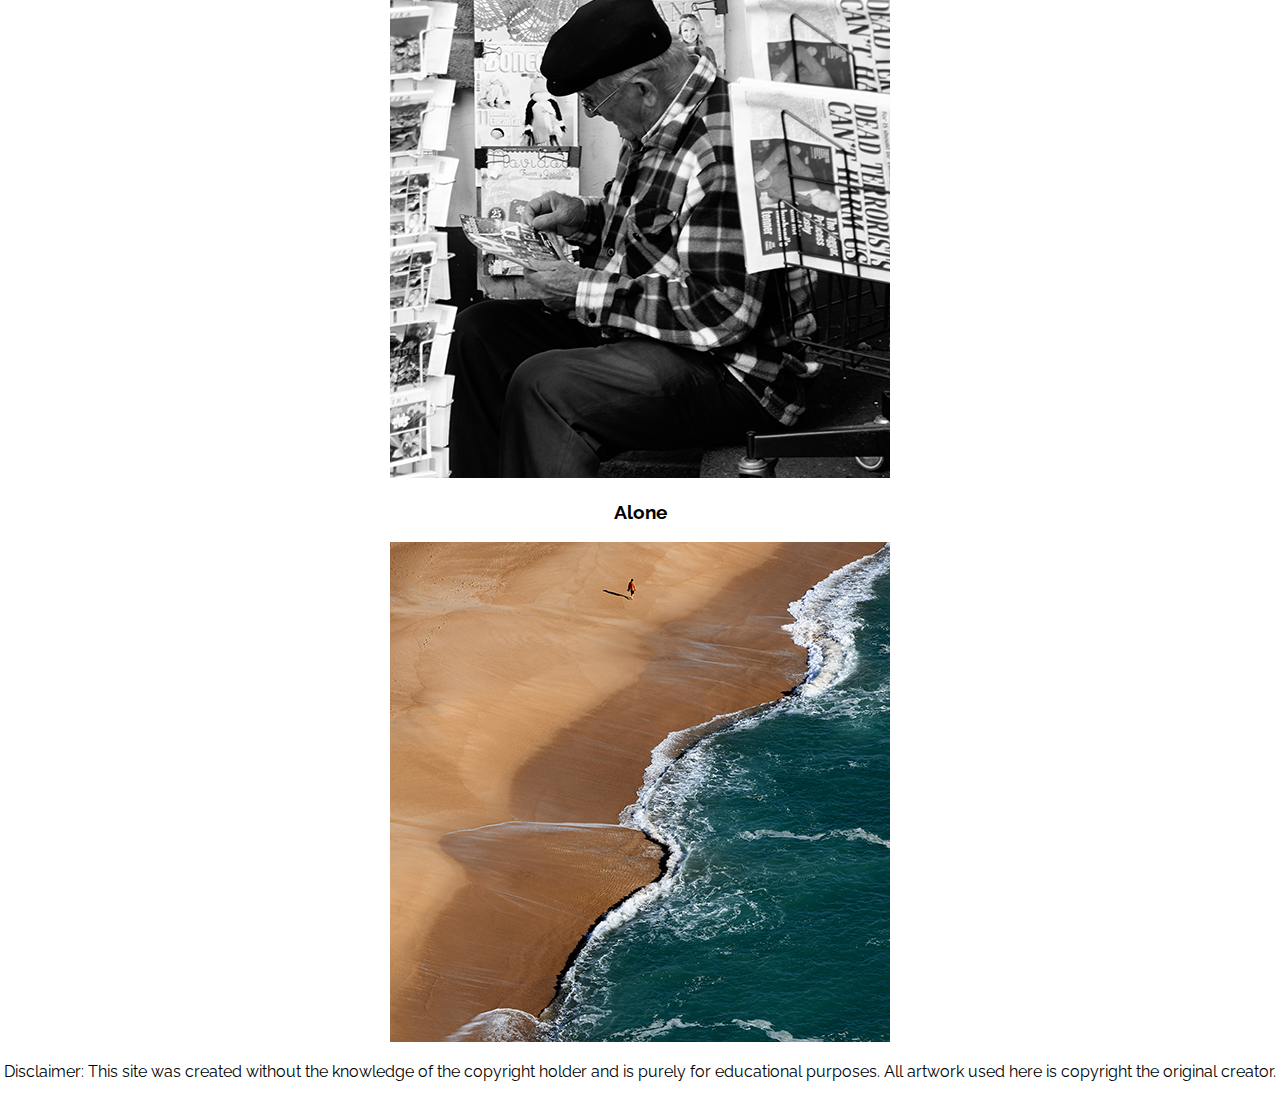
==== commit b3e70d82: "Added about page, changed body font" ====
--- a/index.html
+++ b/index.html
@@ -9,7 +9,7 @@
     <body>
         <header>
             <h1>José Calheiros</h1>
-                <h2>Architect & Photographer</h2><br/>
+            
         </header>
 
         <nav>
@@ -58,11 +58,7 @@
         </div>
 
         <footer>
-            <h4>Contact Info</h4>
-                <p>josec@gmail.com</p>
-                <p>(123) 456-789</p>
-                    <br/><br/>
-                    <p>Disclaimer: This site was created without the knowledge of the copyright holder and is purely for educational purposes. All artwork used here is copyright the original creator. </p>
+           <p>Disclaimer: This site was created without the knowledge of the copyright holder and is purely for educational purposes. All artwork used here is copyright the original creator. </p>
         </footer>
 
     </body>
--- a/style.css
+++ b/style.css
@@ -5,6 +5,7 @@
 body {
     margin: auto;
     text-align: center;
+    font-family: Raleway, sans-serif;
 }
 
 h1 {
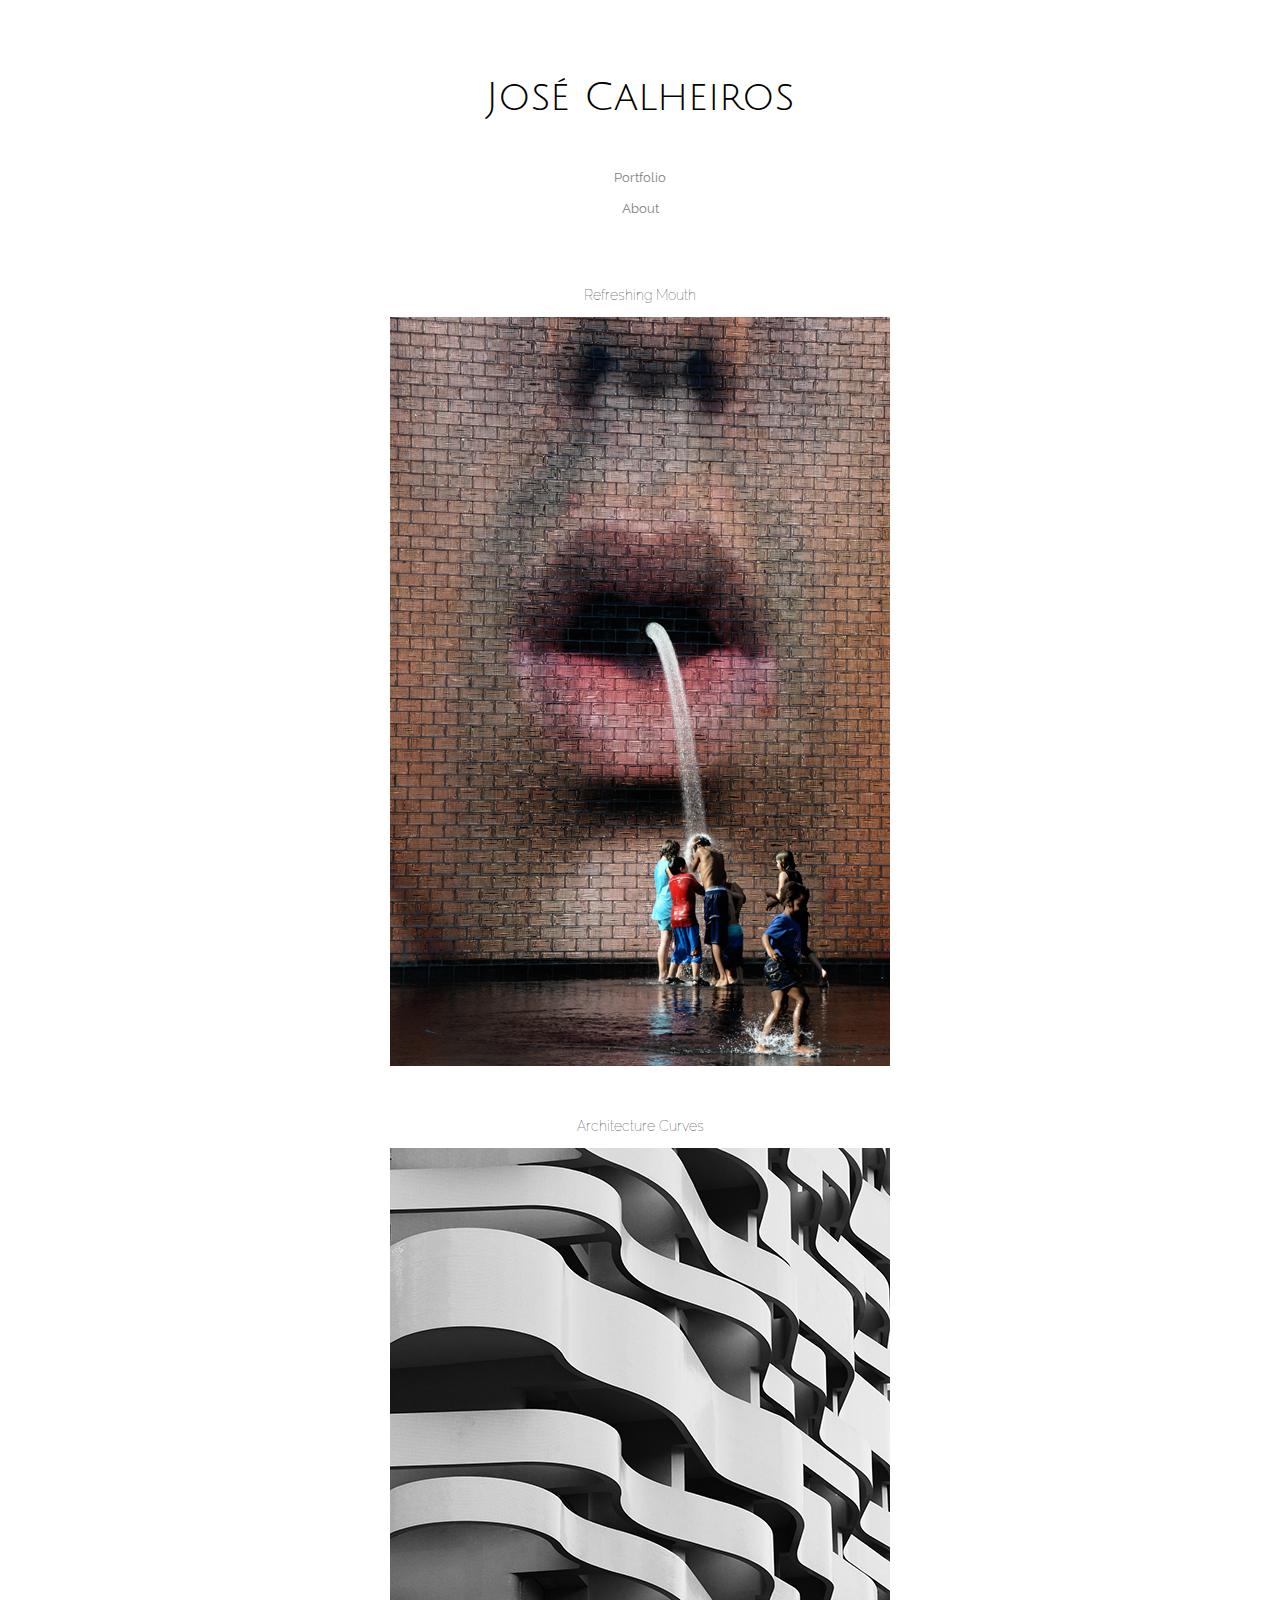
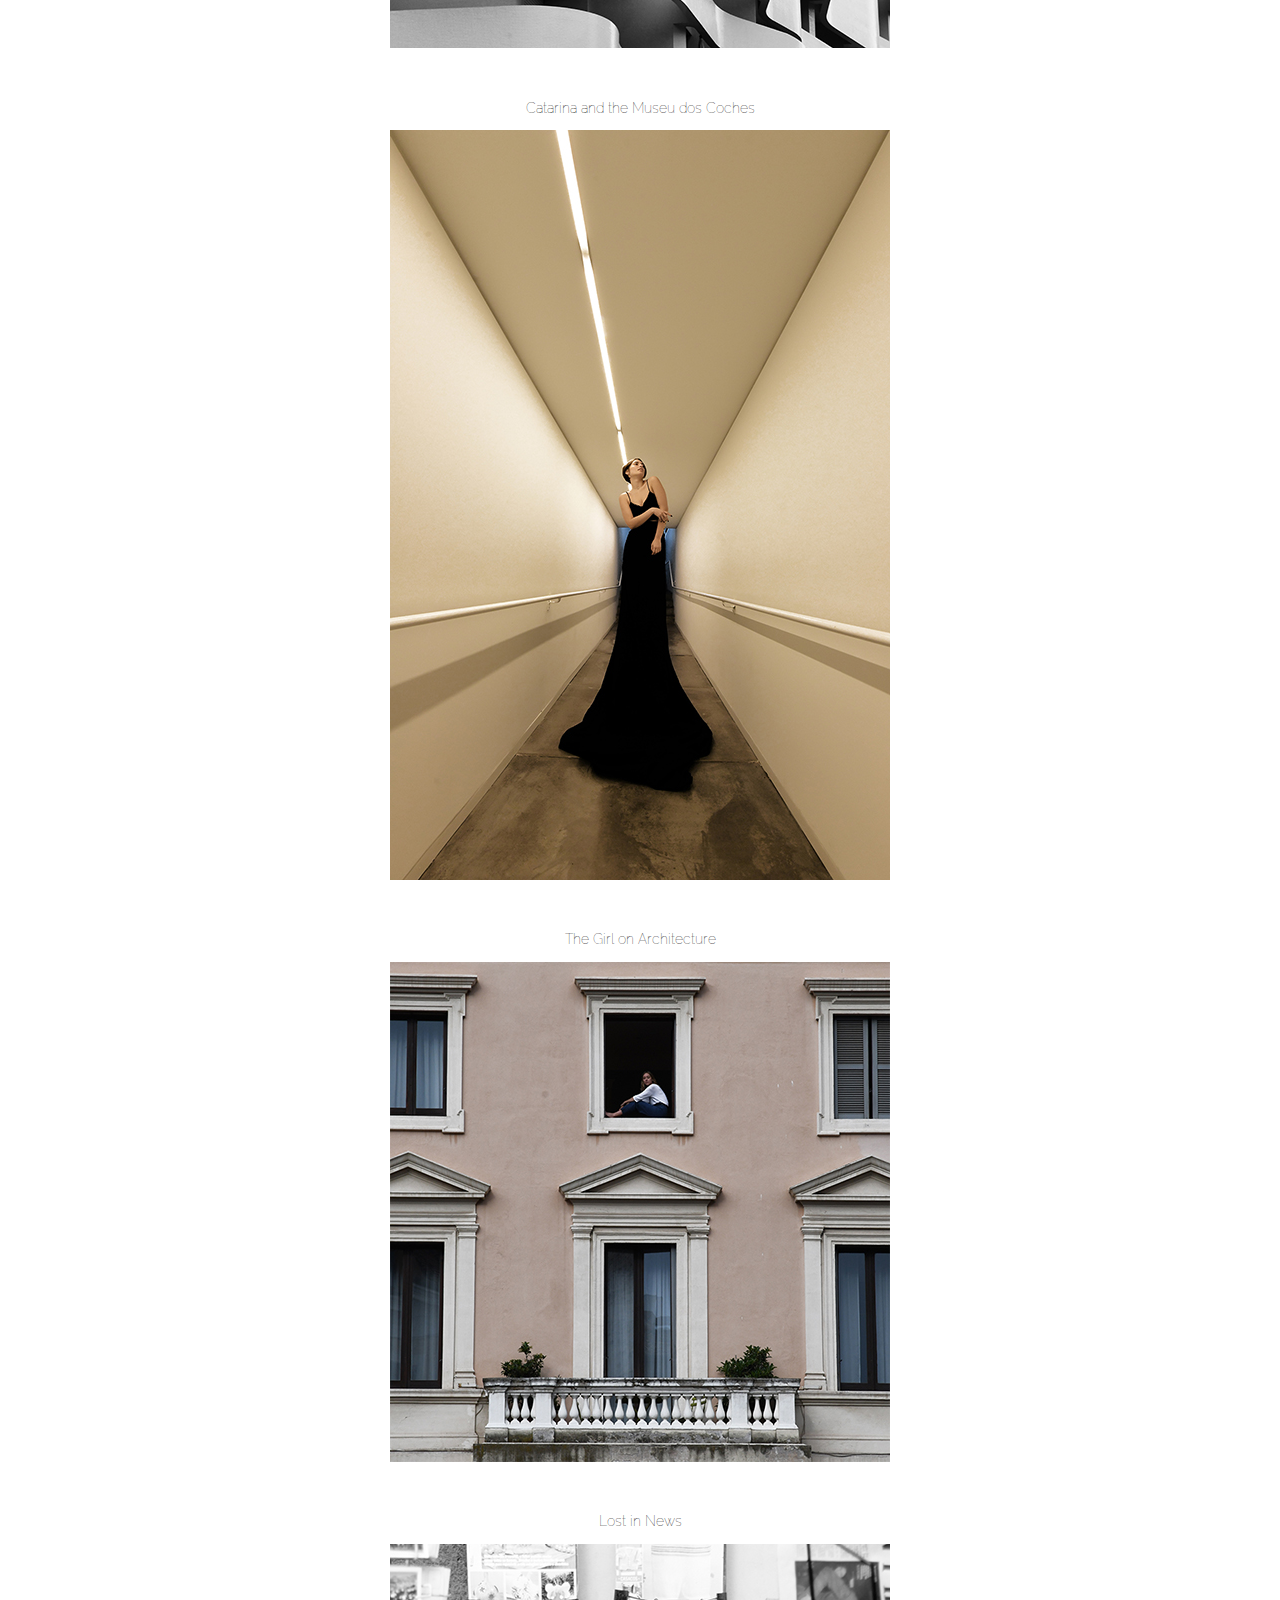
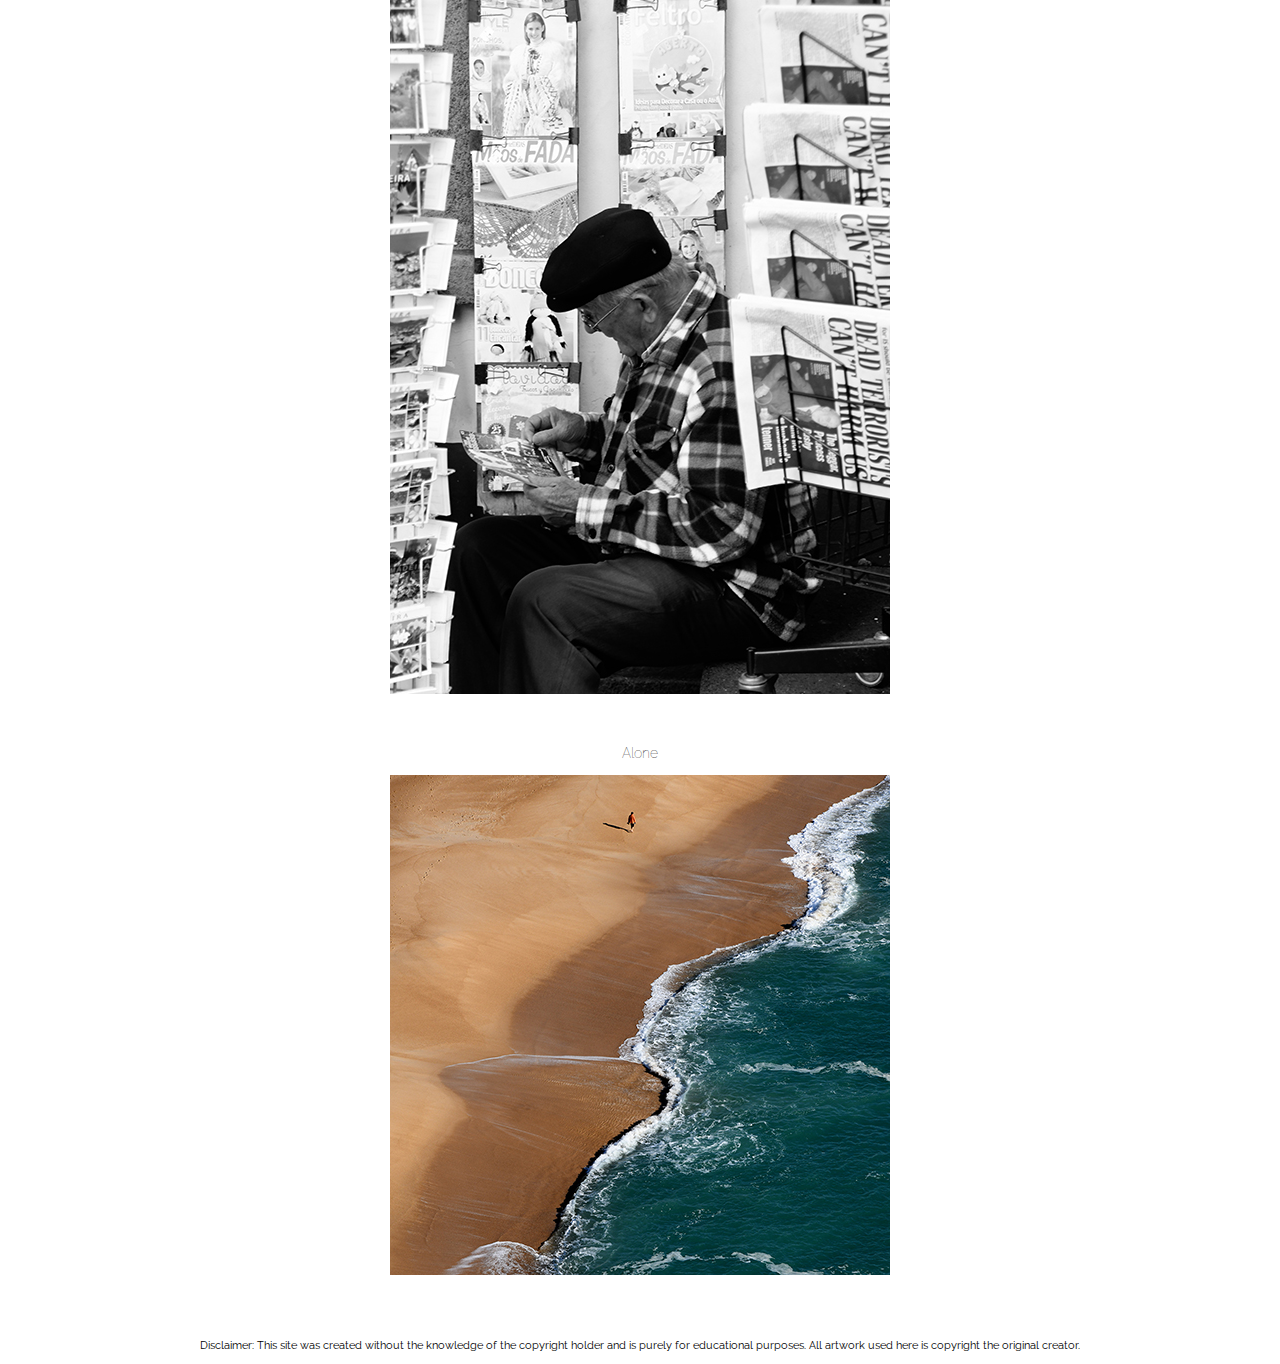
==== commit 5a90a423: "fixed about link and styles on page" ====
--- a/index.html
+++ b/index.html
@@ -15,7 +15,7 @@
         <nav>
             <ul>
             <li> <a href="index.html">Portfolio</a></li>
-            <li> <a href="../about/index.html">About</a></li>
+            <li> <a href="about/index.html">About</a></li>
             </ul>
         </nav>
 
--- a/style.css
+++ b/style.css
@@ -6,11 +6,42 @@
     margin: auto;
     text-align: center;
     font-family: Raleway, sans-serif;
+    width: 70%;
 }
 
 h1 {
     font-family: 'Julius Sans One', sans-serif;
     font-weight: lighter;
+    font-size: 2.5rem;
+    padding-top: 3rem;
+    padding-bottom: 1rem;
 }
 
+h3 {
+    font-weight: lighter;
+    font-size: .9rem;
+}
 
+ul {
+    padding-left: 0rem;
+}
+
+nav a {
+    text-decoration: none;
+    color: grey;
+}
+
+li {
+    list-style: none;
+    padding:.5rem;
+    font-size: .8rem;
+}
+
+article {
+    padding-top: 2rem;
+}
+
+footer {
+    font-size: .7rem;
+    padding-top: 3rem;
+}
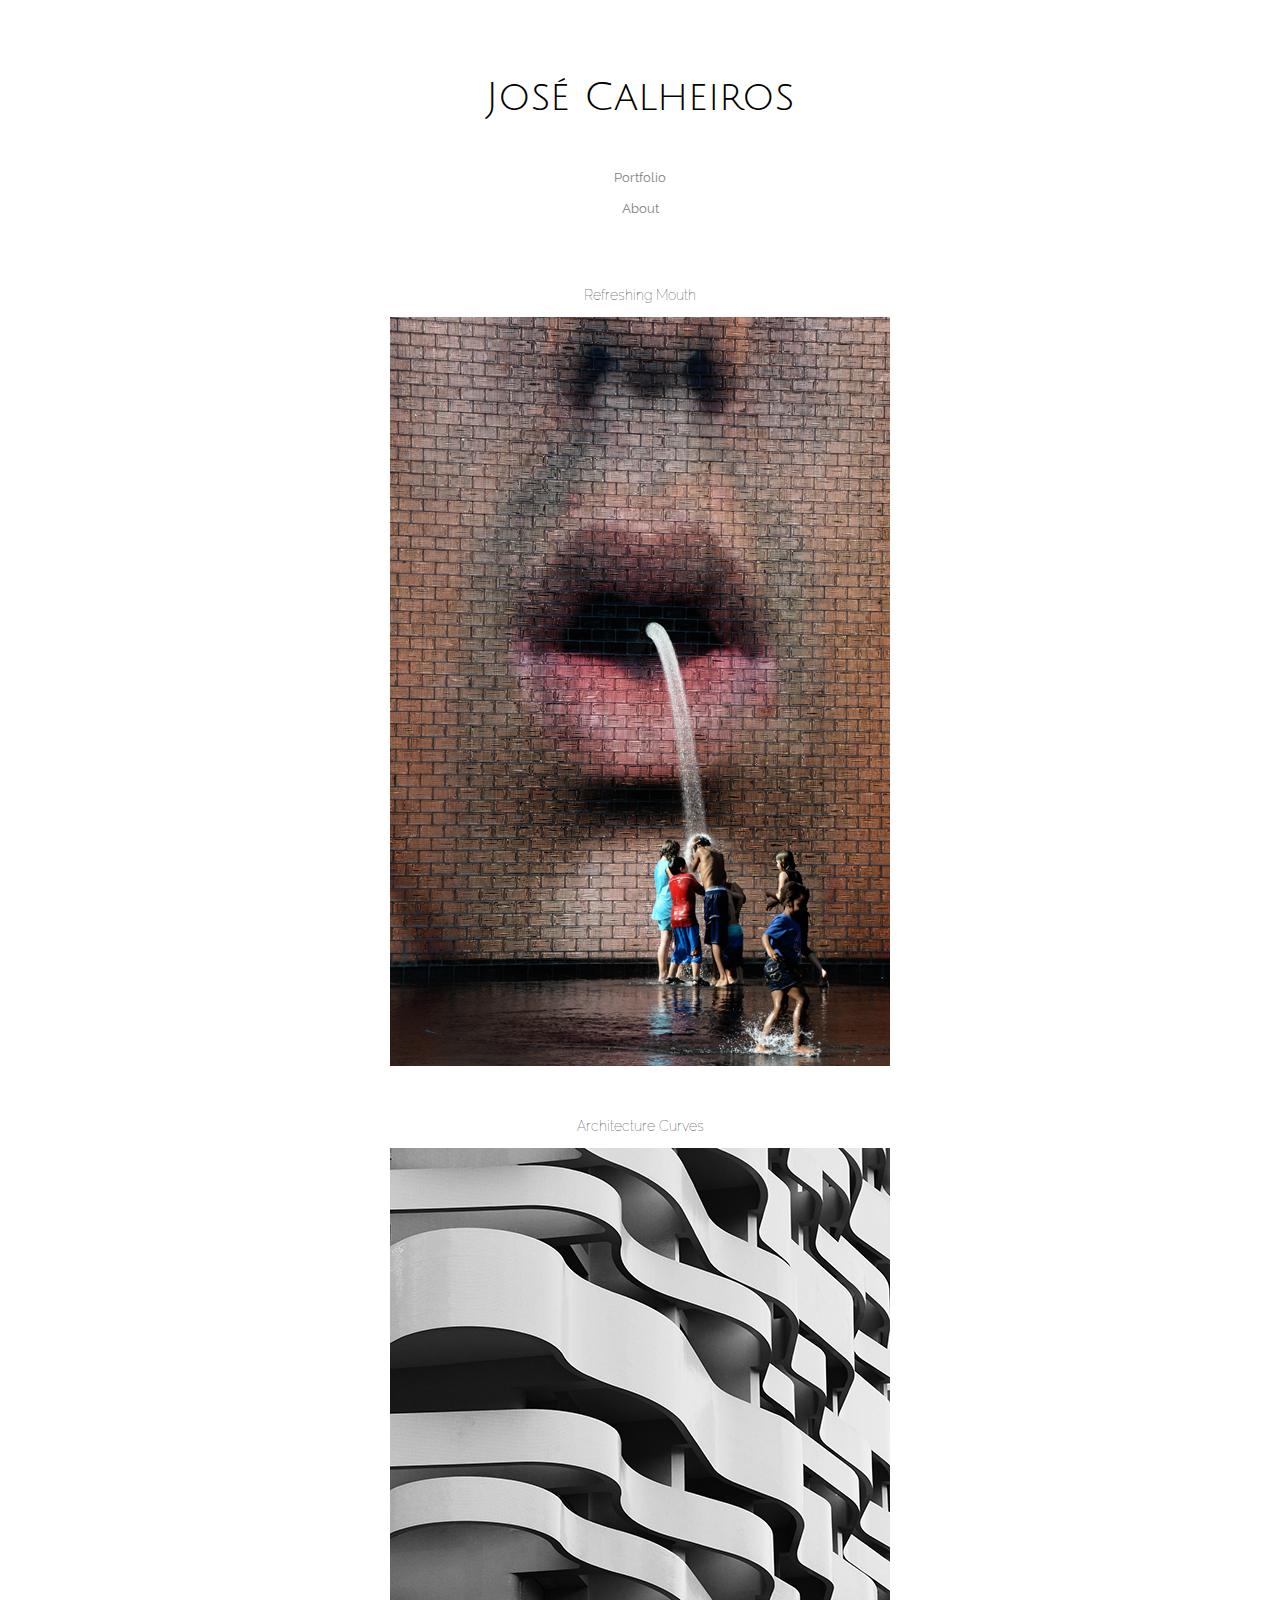
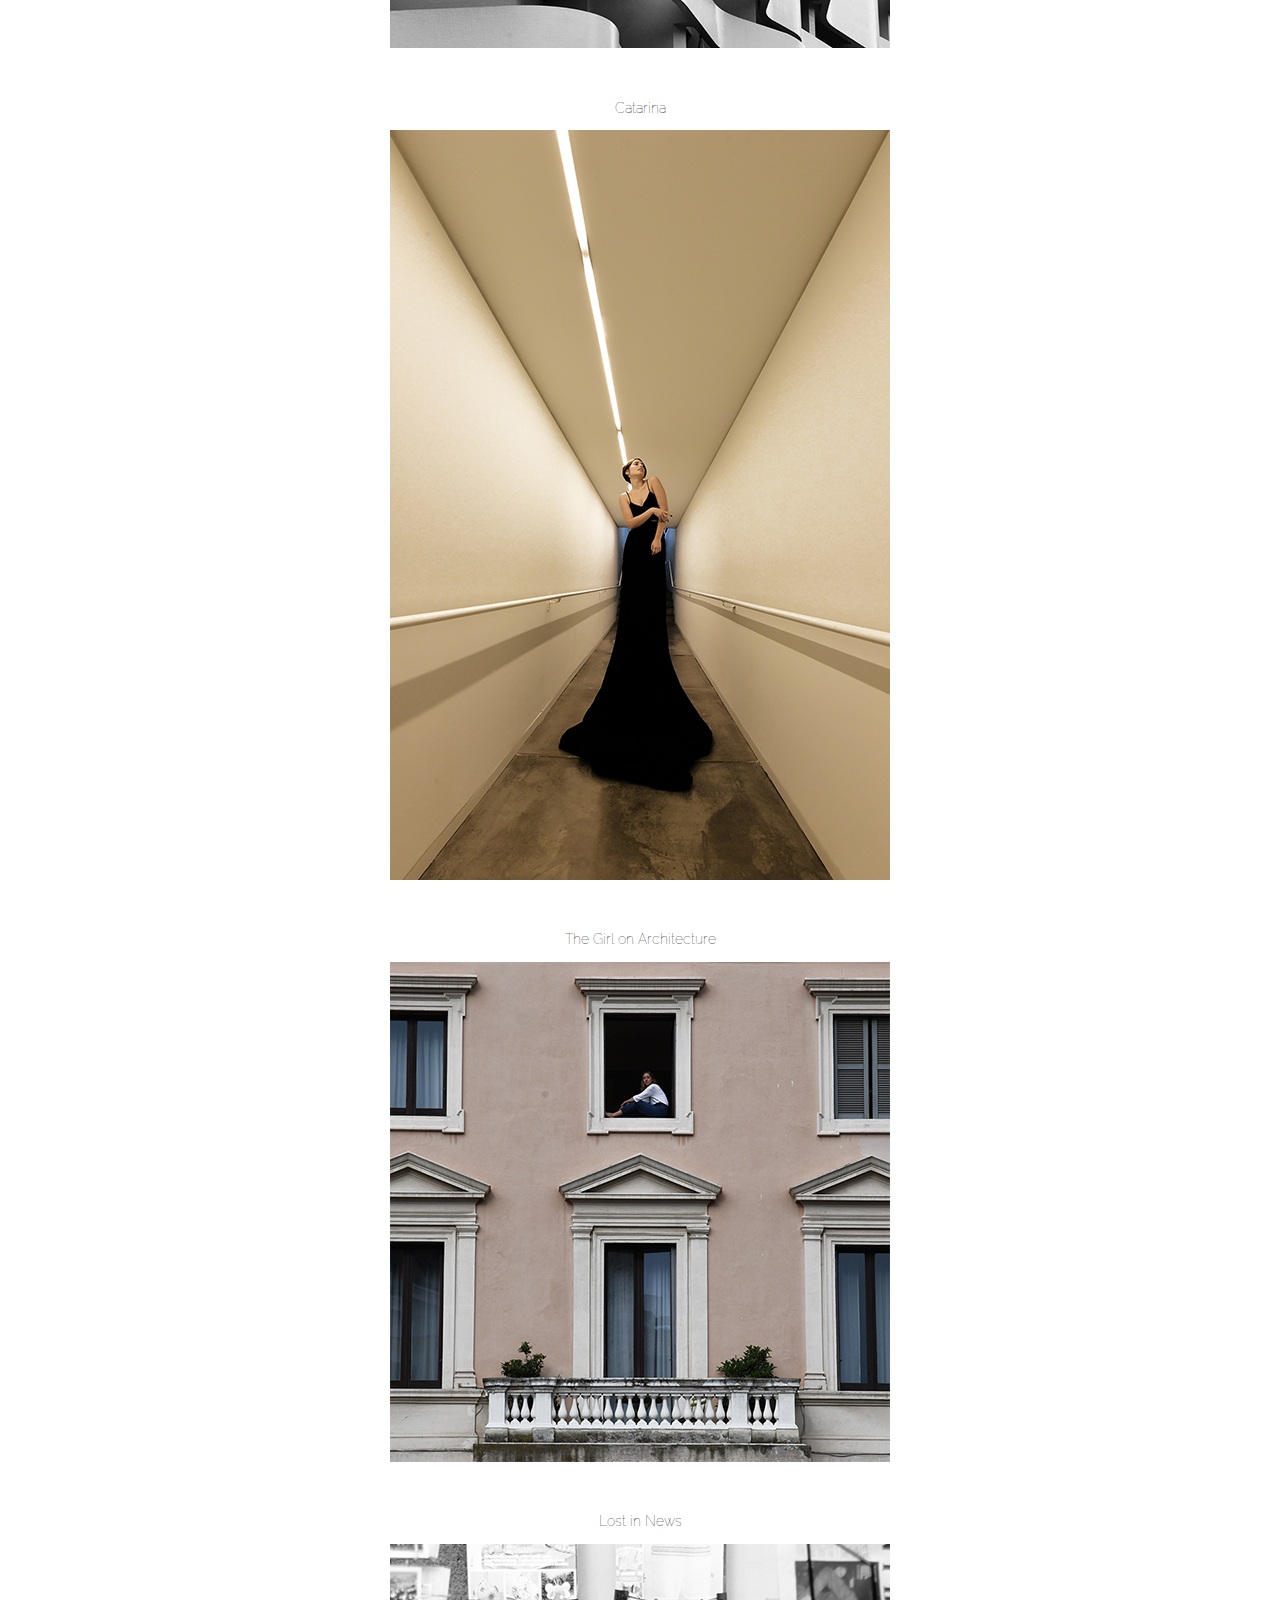
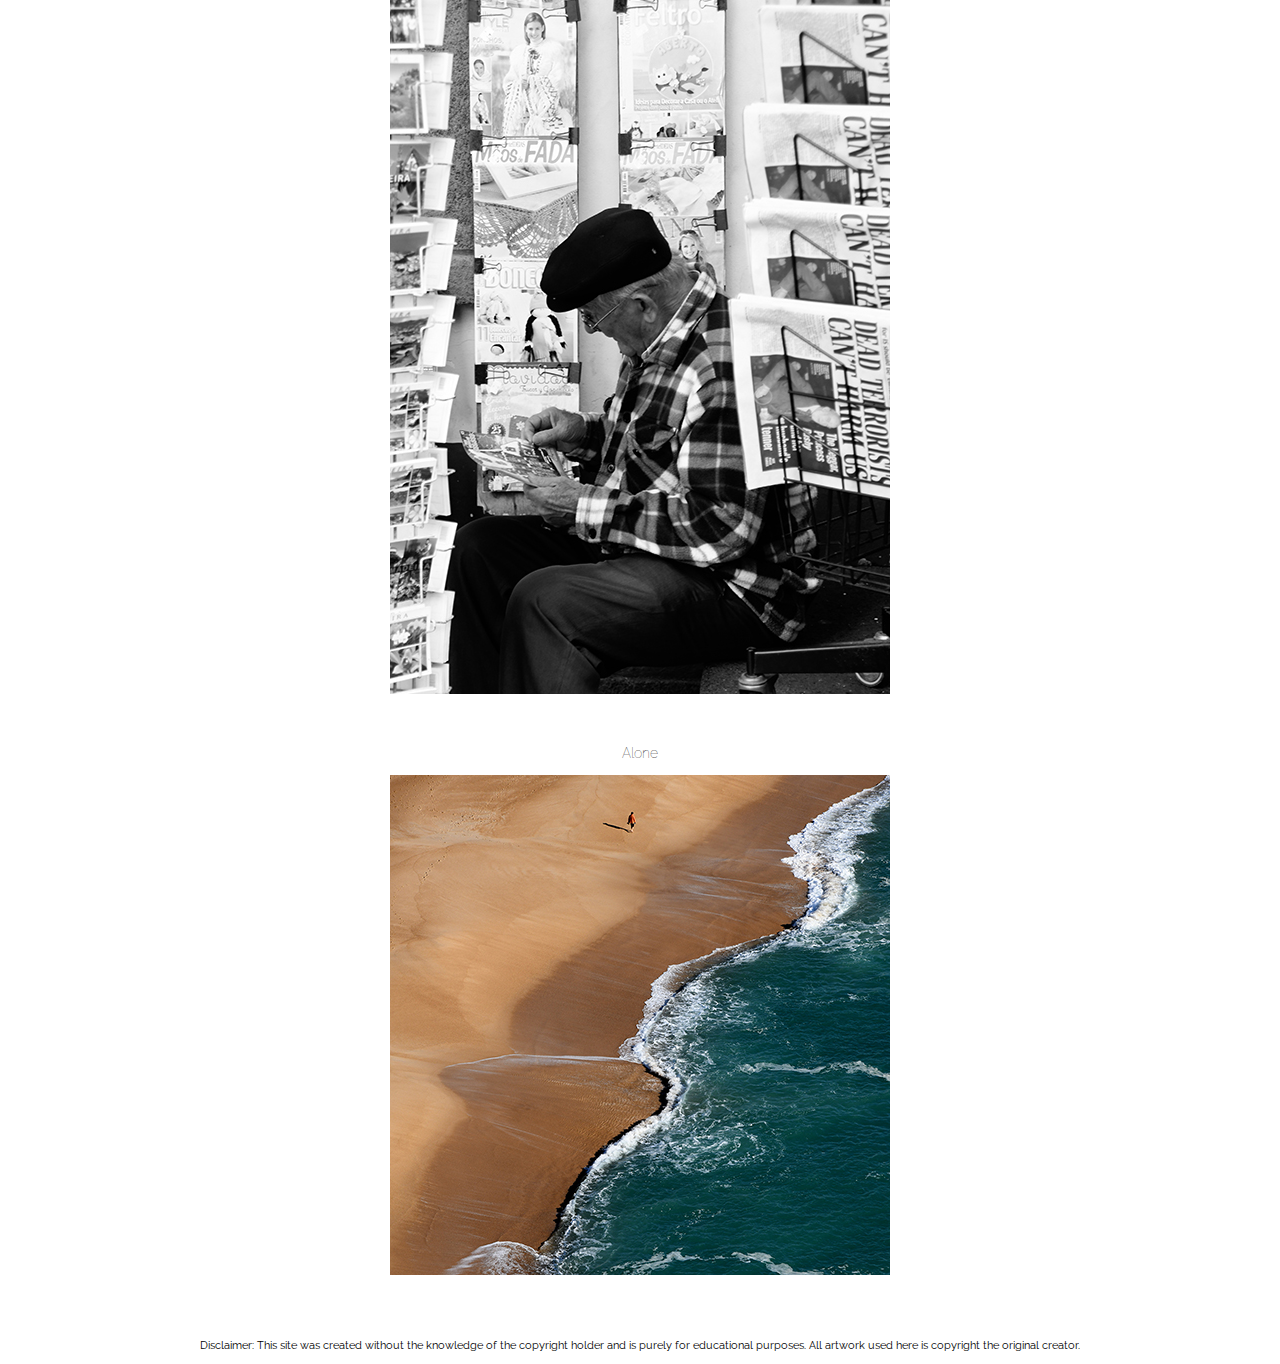
==== commit 4936baf5: "removed body width" ====
--- a/index.html
+++ b/index.html
@@ -33,7 +33,7 @@
         </article>
 
         <article>
-            <h3>Catarina and the Museu dos Coches</h3>
+            <h3>Catarina</h3>
                 
                 <img src="images/fashion.jpg"/>
         </article>
--- a/style.css
+++ b/style.css
@@ -6,7 +6,7 @@
     margin: auto;
     text-align: center;
     font-family: Raleway, sans-serif;
-    width: 70%;
+    
 }
 
 h1 {
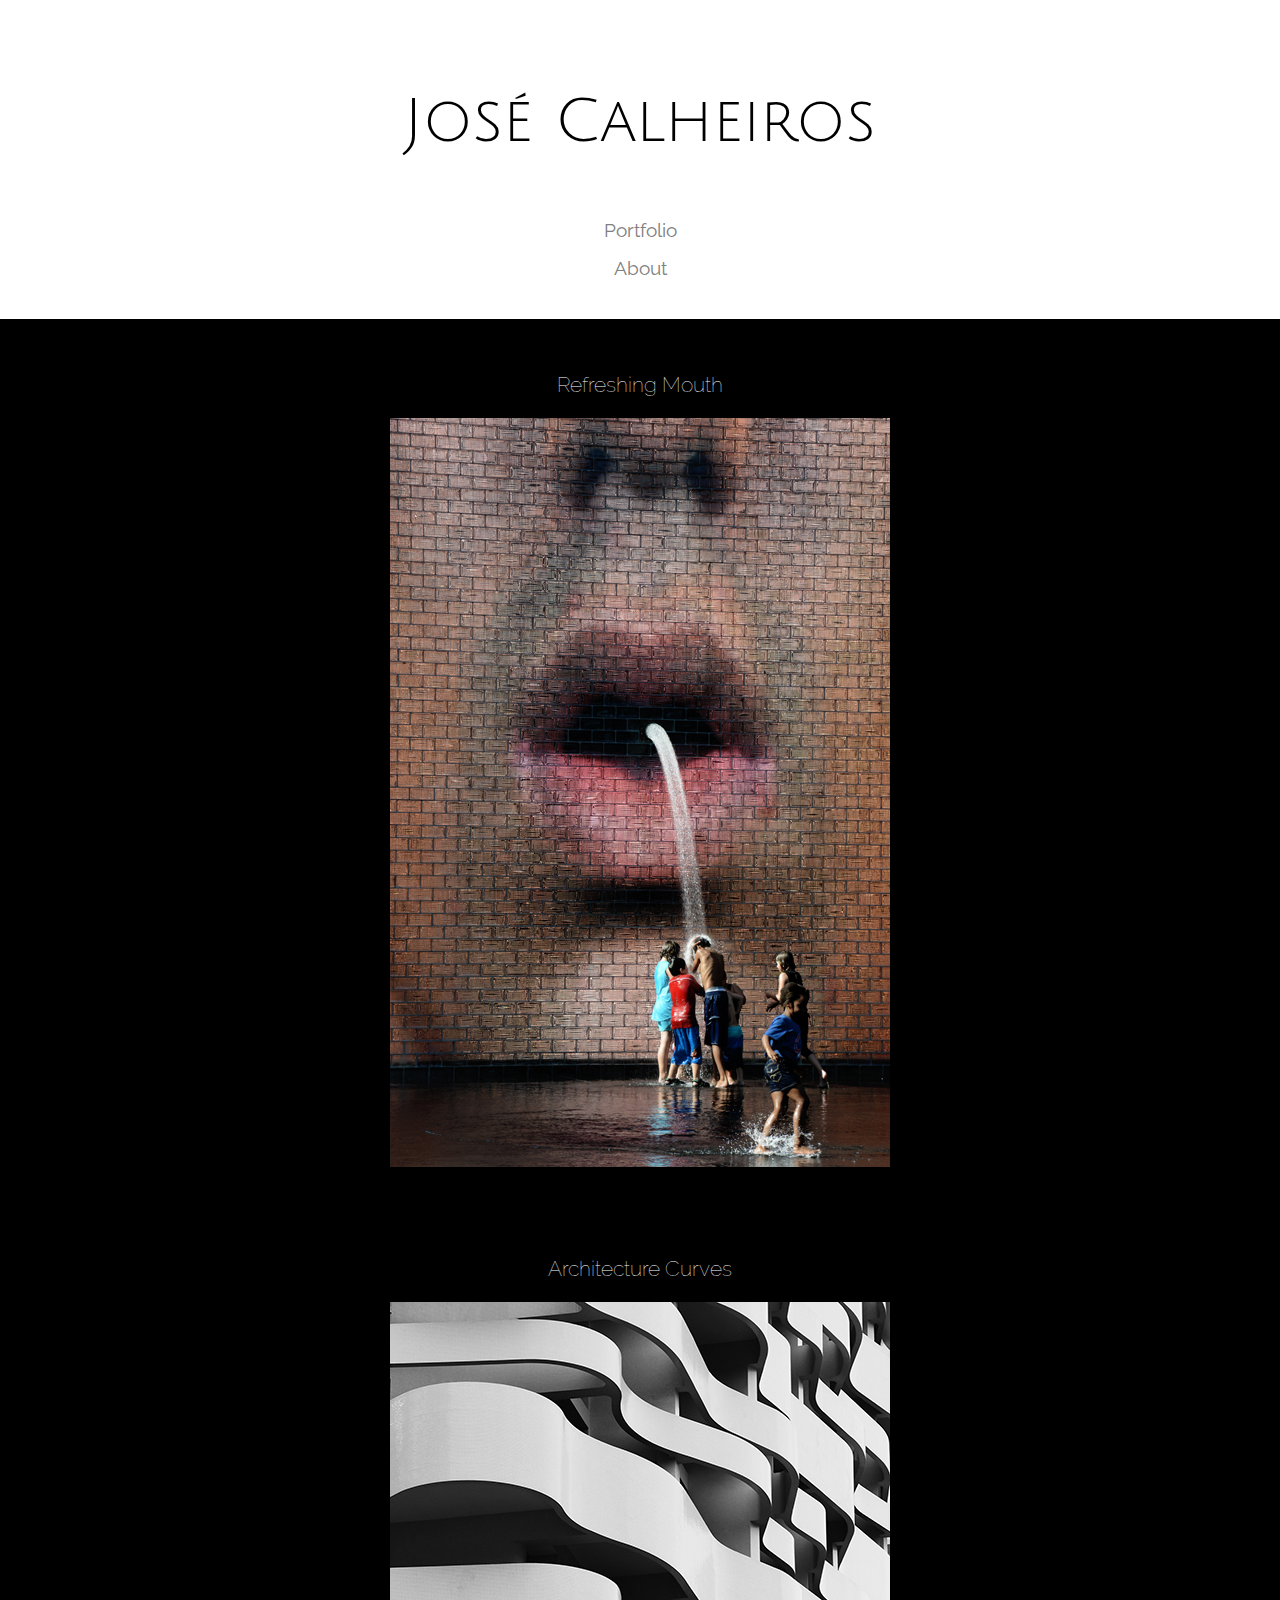
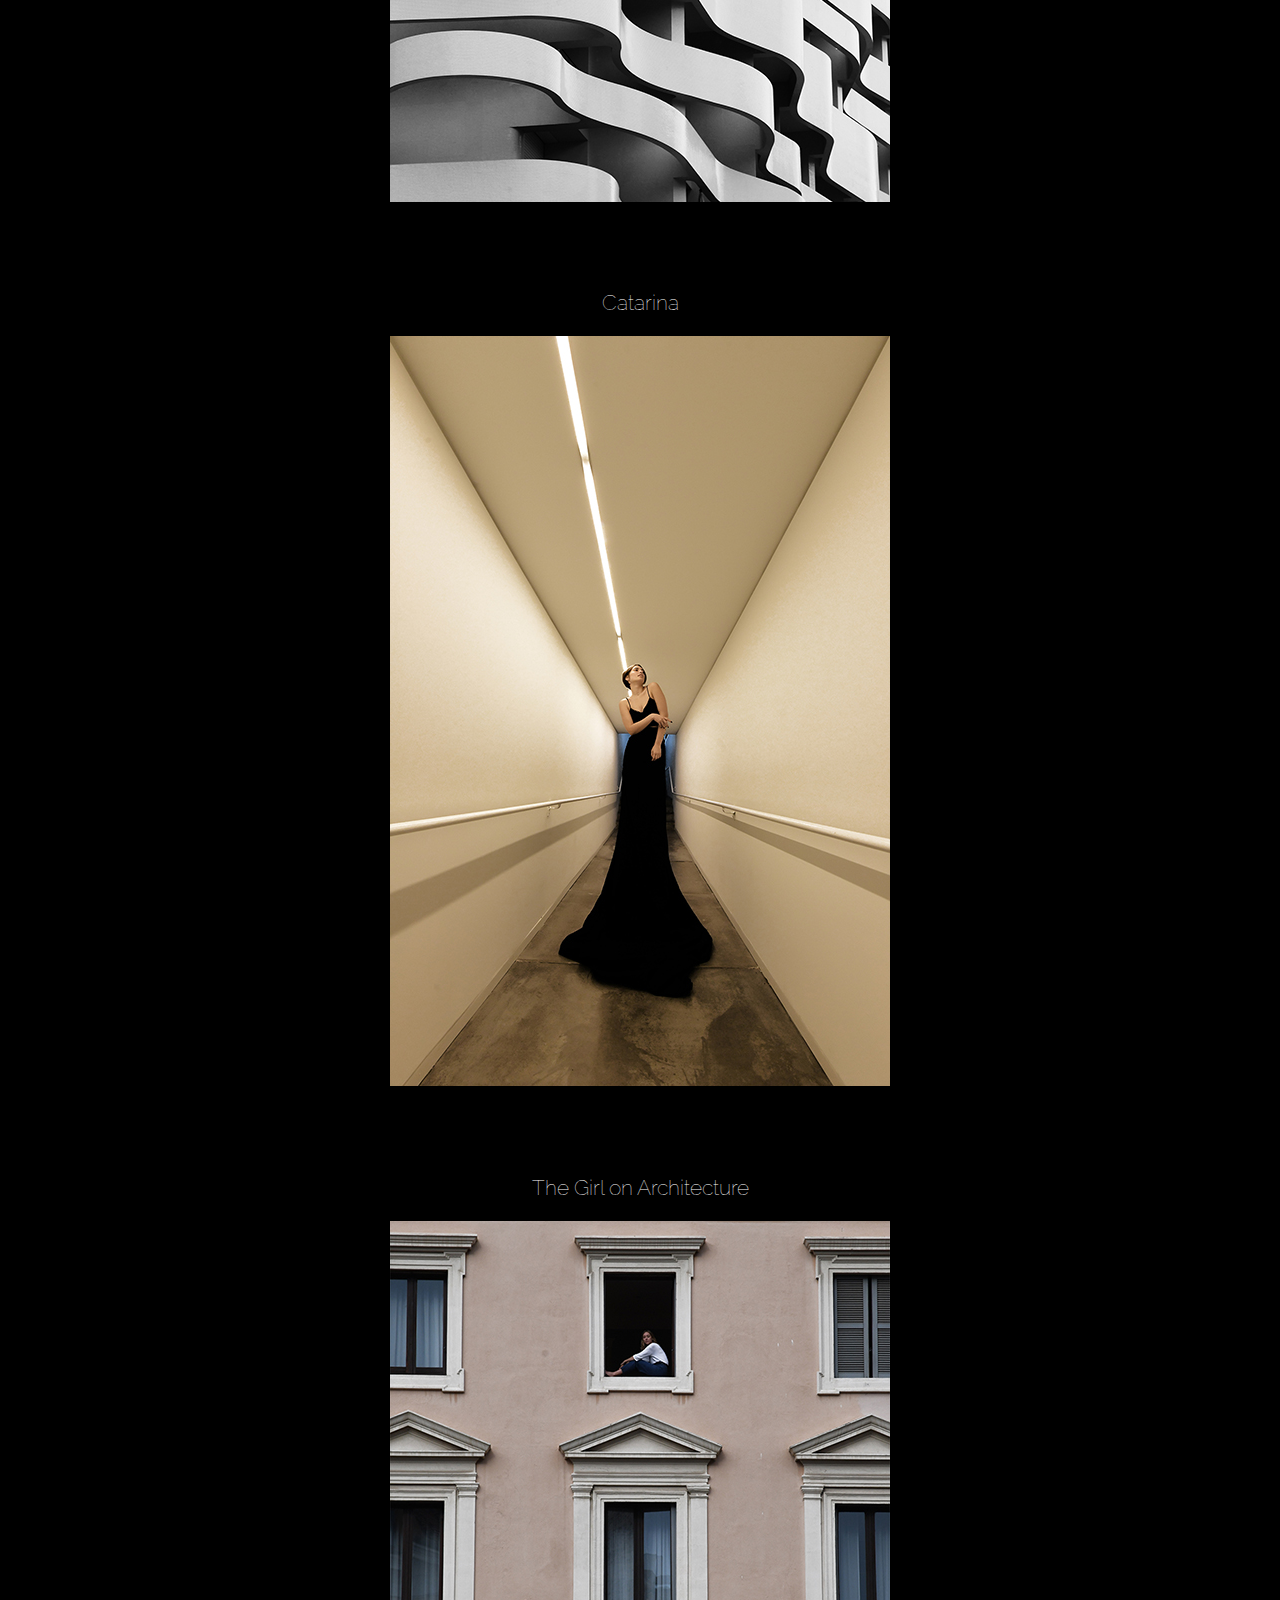
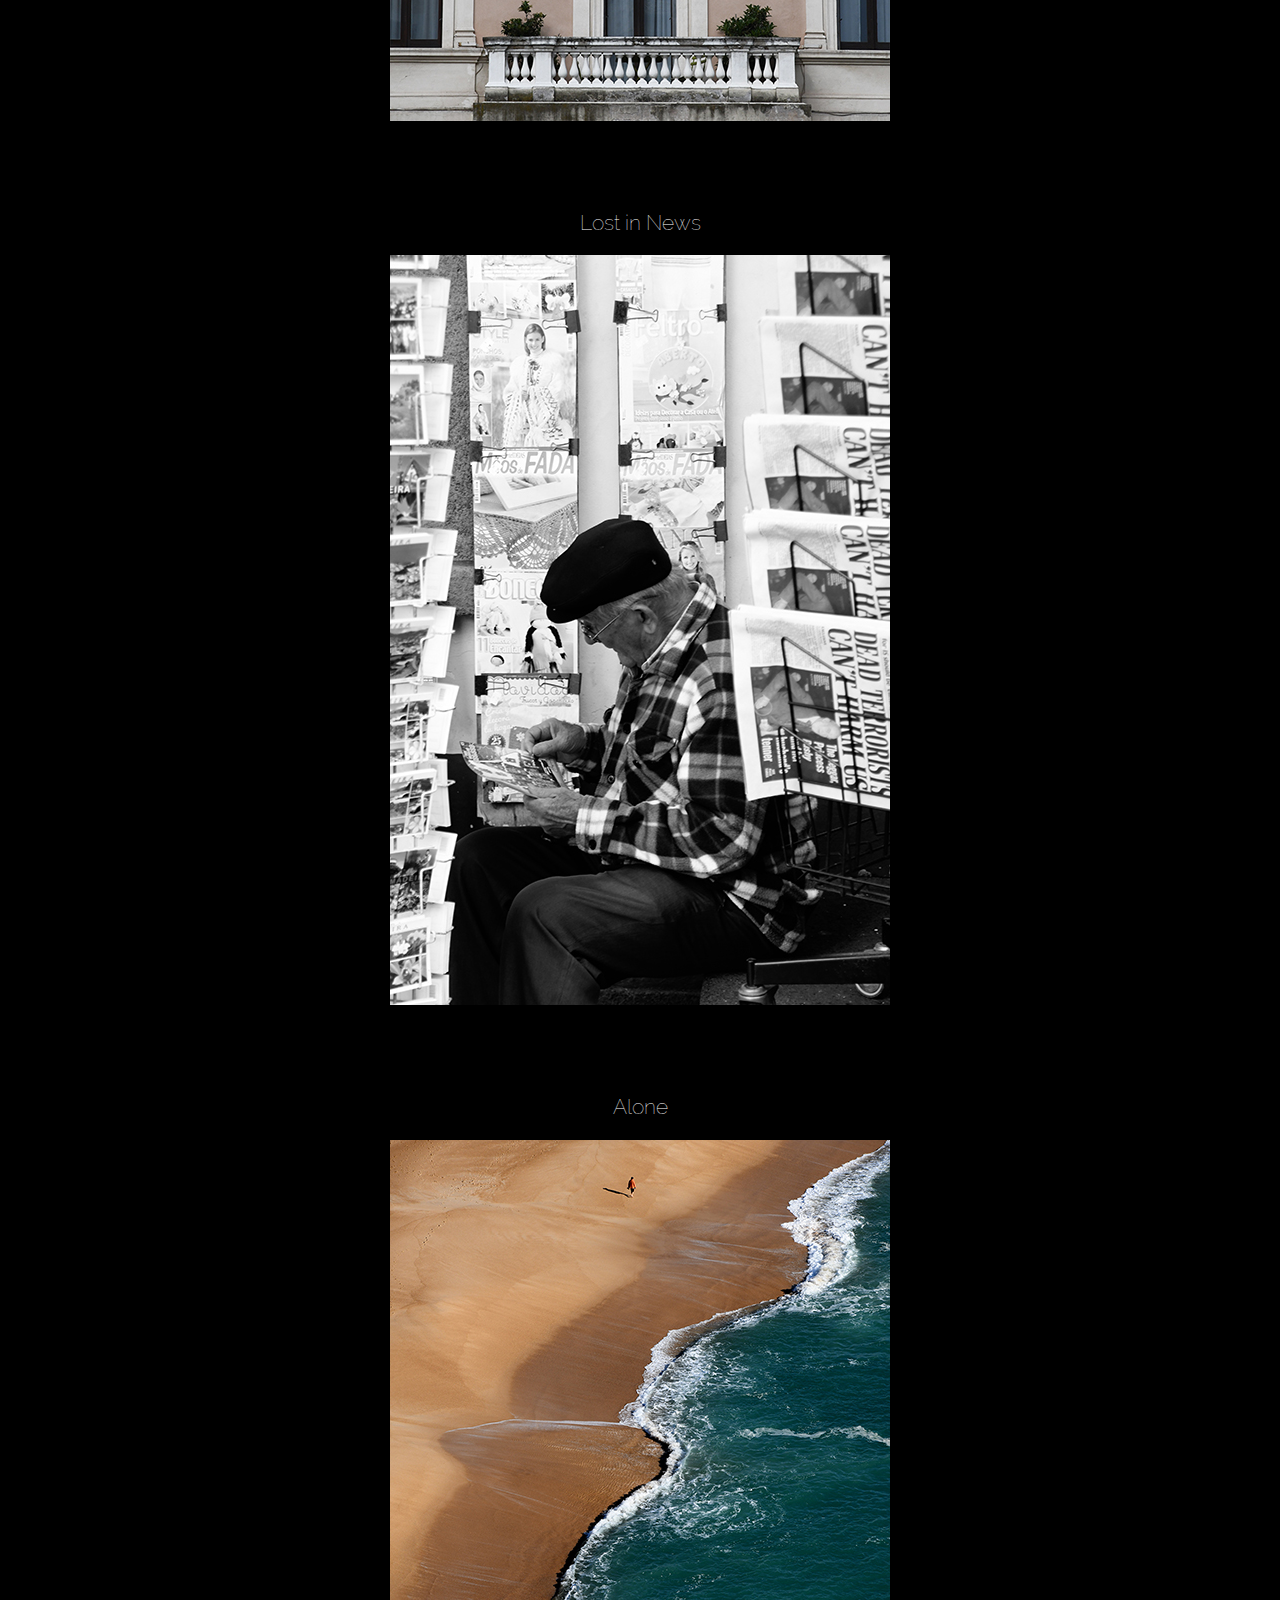
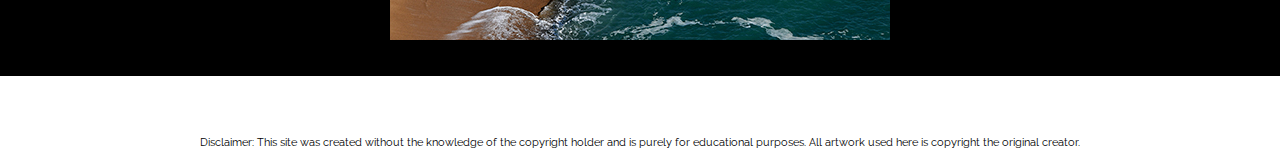
==== commit 1ce56d36: "added responsive meta tag & fixed font color" ====
--- a/index.html
+++ b/index.html
@@ -4,6 +4,7 @@
         <meta name="robots" content="noindex, nofollow">
         <link href="style.css" type="text/css" rel="stylesheet">
         <link href="https://fonts.googleapis.com/css2?family=Julius+Sans+One&family=Raleway&display=swap" rel="stylesheet">
+        <meta name="viewport" content="width=device-width, initial-scale=1">
         <title>Jose Calheiros Portfolio</title>
     </head>
     <body>
--- a/style.css
+++ b/style.css
@@ -20,10 +20,12 @@
 h3 {
     font-weight: lighter;
     font-size: .9rem;
+    color: white;
 }
 
 ul {
     padding-left: 0rem;
+    padding-bottom: 1rem;
 }
 
 nav a {
@@ -39,9 +41,84 @@
 
 article {
     padding-top: 2rem;
+    padding-bottom: 2rem;
+}
+
+.images {
+    background-color: black;
+    width: 70%;
+    margin: auto;
 }
 
 footer {
     font-size: .7rem;
     padding-top: 3rem;
 }
+
+@media (min-width: 425px)  {
+
+    h1 {
+        font-size: 3rem;
+    }
+
+    h3 {
+        font-size: .9rem;
+    }
+    ul li {
+        font-size: .8rem;
+    }
+
+    .images {
+        width: 100%;
+    }
+}
+
+@media (max-width: 769px) {
+    h1{
+        font-size:3.5rem ;
+    }
+
+    h3 {
+      font-size: 1.1rem;  
+    }
+
+    ul li {
+        font-size: 1rem;
+    }
+
+    .images {
+        width: 100%;
+    }
+}
+
+
+@media (max-width: 1024px) {
+    h1{
+        font-size:3.5rem ;
+    }
+
+    h3 {
+      font-size: 1.1rem;  
+    }
+
+    ul li {
+        font-size: 1rem;
+    }
+}
+
+@media (min-width: 1024px)  {
+    h1{
+        font-size:3.8rem ;
+    }
+
+    h3 {
+      font-size: 1.3rem;  
+    }
+
+    ul li {
+        font-size: 1.2rem;
+    }
+}
+
+
+
